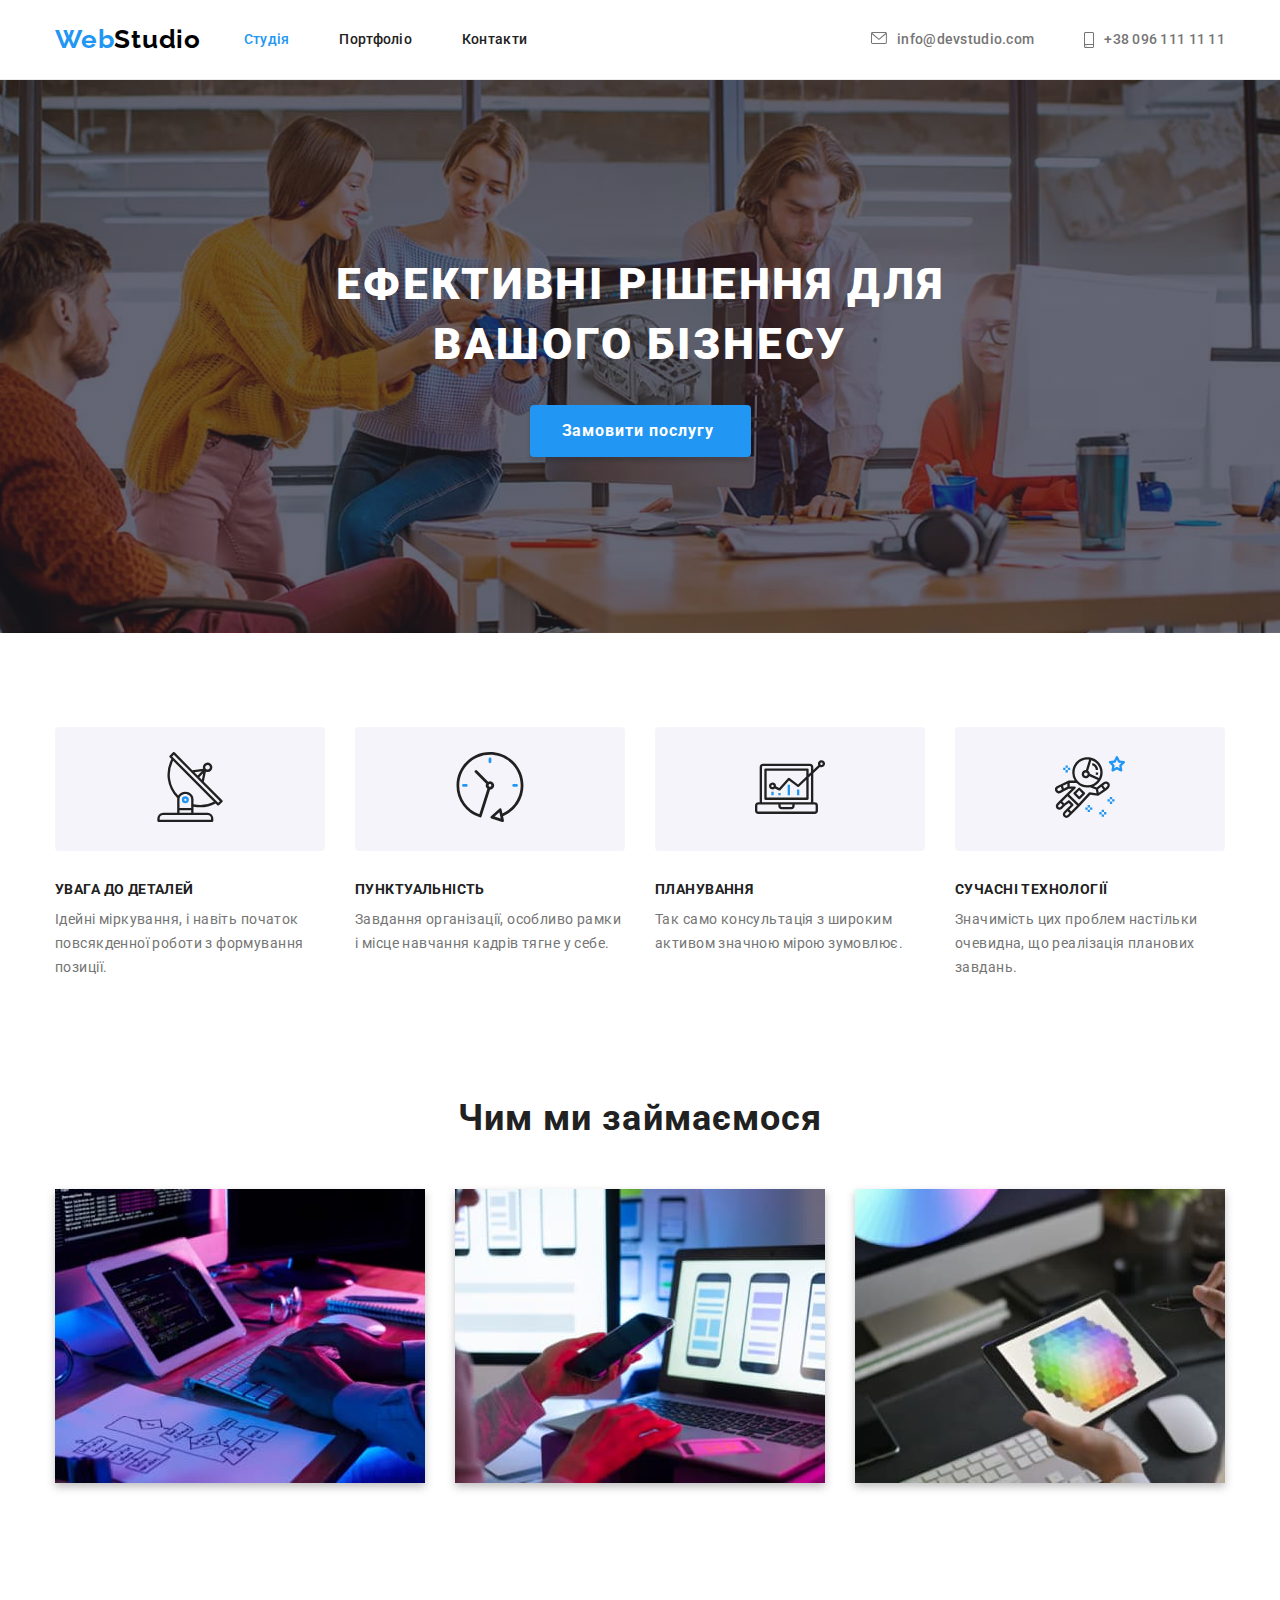
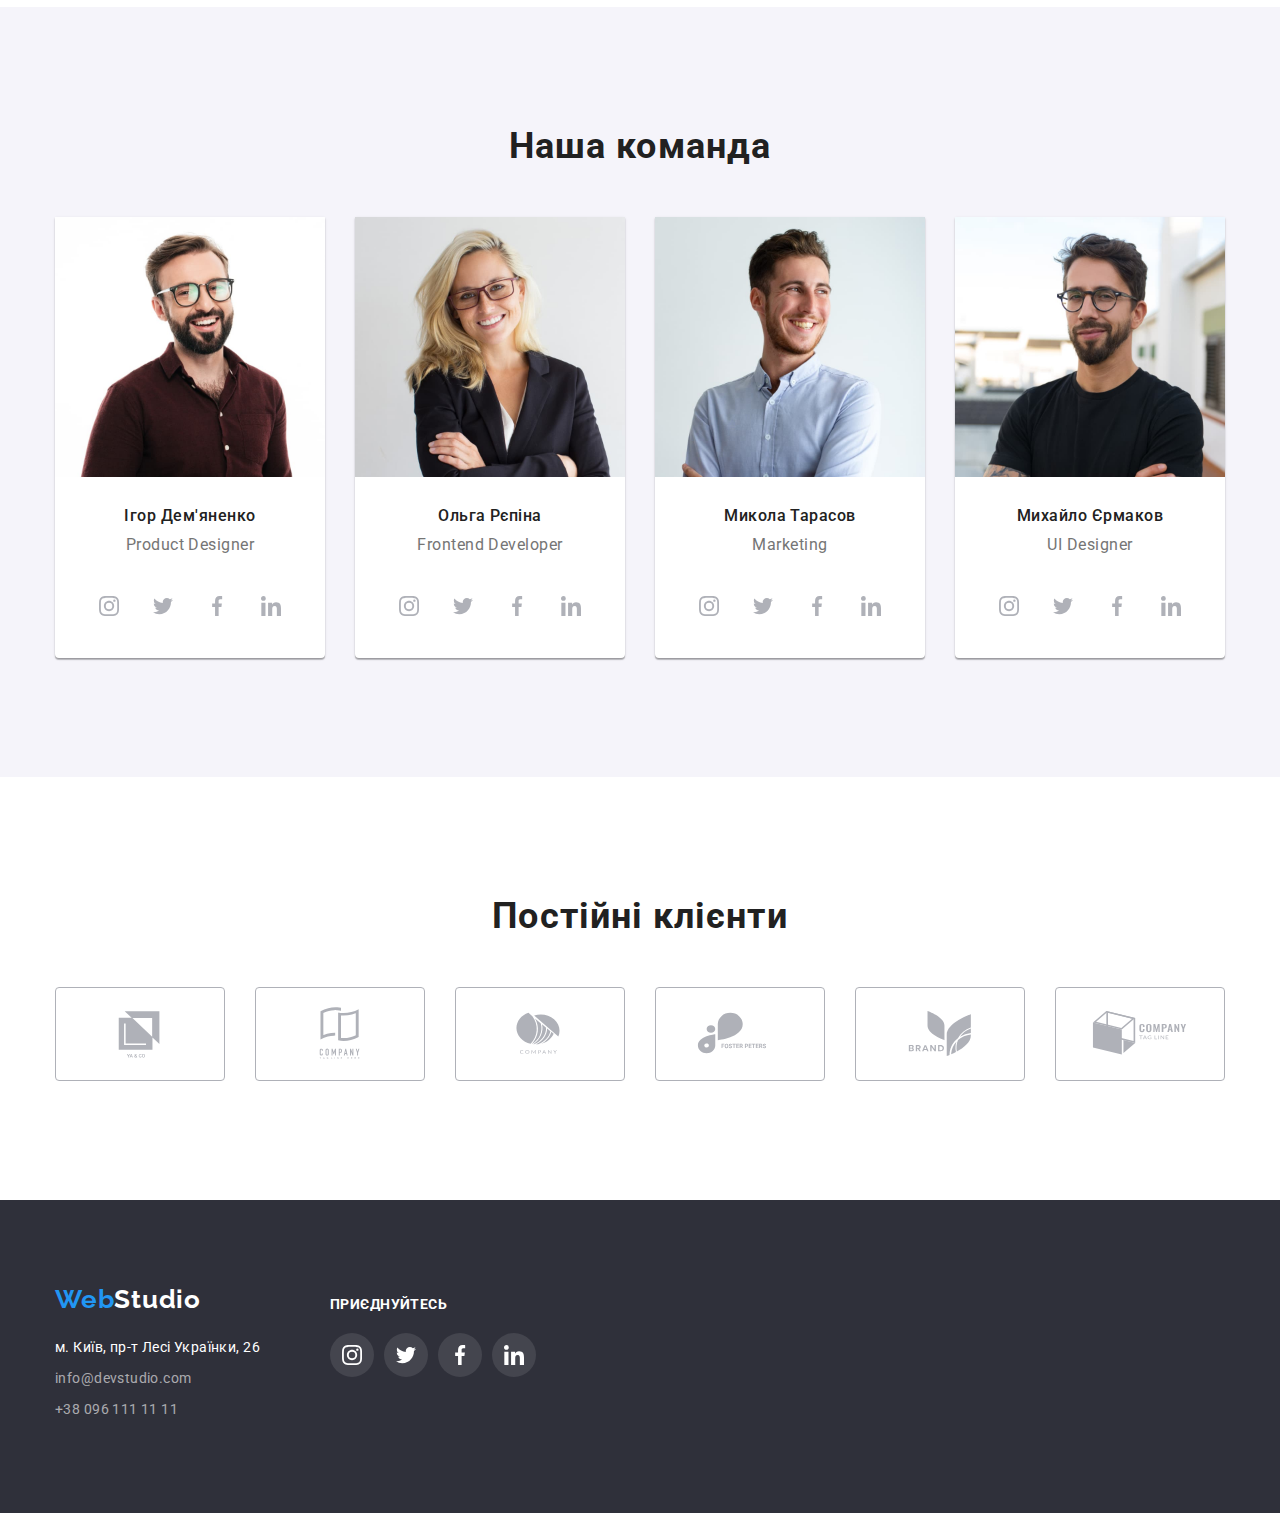
==== index.html @ 69c03ff9 "Initial commit" ====
<!DOCTYPE html>
<html lang="uk">
<head>
    <meta charset="UTF-8">
    <meta http-equiv="X-UA-Compatible" content="IE=edge">
    <meta name="viewport" content="width=device-width, initial-scale=1.0">
    <title>Document</title>
    <link rel="stylesheet" href="https://cdnjs.cloudflare.com/ajax/libs/modern-normalize/1.1.0/modern-normalize.min.css">
    <link rel="stylesheet" href="./css/styles.css">
    <link href="https://fonts.googleapis.com/css2?family=Raleway:wght@700&family=Roboto:wght@400;500;700;900&display=swap"
    rel="stylesheet">
    

    </head>
<body>
    <header>
        <div class="container">
            <div>
                <a class="logo" href="#"><span class="logo-blue">Web</span><span>Studio</span></a>
            </div>
            <div class="nav-container">
                <nav>
                    <ul class="nav">
                        <li class="nav-active"><a href="#">Студія</a></li>
                        <li><a href="./portfolio.html">Портфоліо</a></li>
                        <li><a href="#">Контакти</a></li>
                    </ul>
                </nav>
            </div>            
            <div class="add-container">
                <ul class="head-address">
                    <li><a href="malito:info@devstudio.com">
                        <svg class="" width="16" height="12">
                        <use href="./images/icons.svg#icon-envelope"></use> 
                        </svg>
                        info@devstudio.com</a></li>
                    <li><a href="tel:380961111111">
                        <svg class="" width="10" height="16">
                            <use href="./images/icons.svg#icon-smartphone"></use>
                        </svg>
                        +38 096 111 11 11</a></li>
                </ul>
            </div>        
        </div>
    </header>
    <main>        
        <section class="section s1">
            <div class="container">
                <h1>Ефективні рішення для вашого бізнесу</h1>
                <button type="button">Замовити послугу</button>
            </div>
        </section class="section">
        <div class="container s2">

            <ul>
                <li>
                    <div class="svg-box">
                        <svg class="" width="70" height="70">
                        <use href="./images/icons.svg#icon-antenna"></use> 
                        </svg>
                    </div>
                    <h3>УВАГА ДО ДЕТАЛЕЙ</h3>
                    <p>Ідейні міркування, і навіть початок повсякденної роботи з формування позиції.</p>
                </li>
                <li>
                    <div class="svg-box">
                        <svg class="" width="70" height="70">
                        <use href="./images/icons.svg#icon-clock"></use> 
                        </svg>
                    </div>
                    <h3>ПУНКТУАЛЬНІСТЬ</h3>
                    <p>Завдання організації, особливо рамки і місце навчання кадрів тягне у себе.</p>
                </li>
                <li>
                    <div class="svg-box">
                        <svg class="" width="70" height="70">
                        <use href="./images/icons.svg#icon-diagram"></use> 
                        </svg>
                    </div>
                    <h3>ПЛАНУВАННЯ</h3>
                    <p>Так само консультація з широким активом значною мірою зумовлює.</p>
                </li>
                <li>
                    <div class="svg-box">
                        <svg class="" width="70" height="70">
                        <use href="./images/icons.svg#icon-astronaut"></use> 
                        </svg>
                    </div>
                    <h3>СУЧАСНІ ТЕХНОЛОГІЇ</h3>
                    <p>Значимість цих проблем настільки очевидна, що реалізація планових завдань.</p>
                </li>
            </ul>
        </div>
        <section class="section">
            <div class="container s3">
                <h2>Чим ми займаємося</h2>
                <ul>
                    <li><img src="./images/portfolio1.jpg" alt="Портфоліо1" width="370"></li>
                    <li><img src="./images/portfolio2.jpg" alt="Портфоліо2" width="370"></li>
                    <li><img src="./images/portfolio3.jpg" alt="Портфоліо3" width="370"></li>
                </ul>
            </div>
        </section>
        <section class="section s4">
            <div class="container">
                <h2>Наша команда</h2>            
                <ul class="our-team">
                    <li>
                        <img src="./images/igor.jpg" alt="Ігор Дем'яненко - Product Designer" width="270">
                        <p class="name">Ігор Дем'яненко</p>
                        <p class="job-title">Product Designer</p>
                            <ul class="social-svg">
                                <li>
                                    <svg class="" width="20" height="20">
                                    <use href="./images/icons.svg#icon-instagram"></use> 
                                    </svg>
                                </li>
                                <li>
                                    <svg class="" width="20" height="20">
                                        <use href="./images/icons.svg#icon-twitter"></use>
                                    </svg>
                                </li>
                                <li>
                                    <svg class="" width="20" height="20">
                                        <use href="./images/icons.svg#icon-facebook"></use>
                                    </svg>
                                </li>
                                <li>
                                    <svg class="" width="20" height="20">
                                        <use href="./images/icons.svg#icon-linkedin"></use>
                                    </svg>
                                </li>
                            </ul>                        
                    </li>
                    <li>
                        <img src="./images/olga.jpg" alt="Ольга Рєпіна - Frontend Developer" width="270">
                        <p class="name">Ольга Рєпіна</p>
                        <p class="job-title">Frontend Developer</p>
                        <ul class="social-svg">
                            <li>
                                <svg class="" width="20" height="20">
                                    <use href="./images/icons.svg#icon-instagram"></use>
                                </svg>
                            </li>
                            <li>
                                <svg class="" width="20" height="20">
                                    <use href="./images/icons.svg#icon-twitter"></use>
                                </svg>
                            </li>
                            <li>
                                <svg class="" width="20" height="20">
                                    <use href="./images/icons.svg#icon-facebook"></use>
                                </svg>
                            </li>
                            <li>
                                <svg class="" width="20" height="20">
                                    <use href="./images/icons.svg#icon-linkedin"></use>
                                </svg>
                            </li>
                        </ul>
                    </li>
                    <li>
                        <img src="./images/mikola.jpg" alt="Микола Тарасов - Marketing" width="270">
                        <p class="name">Микола Тарасов</p>
                        <p class="job-title">Marketing</p>
                        <ul class="social-svg">
                            <li>
                                <svg class="" width="20" height="20">
                                    <use href="./images/icons.svg#icon-instagram"></use>
                                </svg>
                            </li>
                            <li>
                                <svg class="" width="20" height="20">
                                    <use href="./images/icons.svg#icon-twitter"></use>
                                </svg>
                            </li>
                            <li>
                                <svg class="" width="20" height="20">
                                    <use href="./images/icons.svg#icon-facebook"></use>
                                </svg>
                            </li>
                            <li>
                                <svg class="" width="20" height="20">
                                    <use href="./images/icons.svg#icon-linkedin"></use>
                                </svg>
                            </li>
                        </ul>
                    </li>
                    <li>
                        <img src="./images/mihail.jpg" alt="Михайло Єрмаков - UI Designer" width="270">
                        <p class="name">Михайло Єрмаков</p>
                        <p class="job-title">UI Designer</p>
                        <ul class="social-svg">
                            <li>
                                <svg class="" width="20" height="20">
                                    <use href="./images/icons.svg#icon-instagram"></use>
                                </svg>
                            </li>
                            <li>
                                <svg class="" width="20" height="20">
                                    <use href="./images/icons.svg#icon-twitter"></use>
                                </svg>
                            </li>
                            <li>
                                <svg class="" width="20" height="20">
                                    <use href="./images/icons.svg#icon-facebook"></use>
                                </svg>
                            </li>
                            <li>
                                <svg class="" width="20" height="20">
                                    <use href="./images/icons.svg#icon-linkedin"></use>
                                </svg>
                            </li>
                        </ul>
                    </li>
                </ul>
            </div>
        </section>
        <section class="section s5">
            <div class="container">
               <h2>Постійні клієнти</h2>
               <ul class="clients">
                <li>
                    <a href="" class="clients-link">
                        <svg class="" width="106" height="60">
                        <use href="./images/icons.svg#icon-company-1"></use> 
                        </svg>
                    </a>
                </li>
                <li>
                    <a href="" class="clients-link">
                        <svg class="" width="106" height="60">
                            <use href="./images/icons.svg#icon-company-2"></use>
                        </svg>
                    </a>
                </li>
                <li>
                    <a href="" class="clients-link">
                        <svg class="" width="106" height="60">
                            <use href="./images/icons.svg#icon-company-3"></use>
                        </svg>
                    </a>
                </li>
                <li>
                    <a href="" class="clients-link">
                        <svg class="" width="106" height="60">
                            <use href="./images/icons.svg#icon-company-4"></use>
                        </svg>
                    </a>
                </li>
                <li>
                    <a href="" class="clients-link">
                        <svg class="" width="106" height="60">
                            <use href="./images/icons.svg#icon-company-5"></use>
                        </svg>
                    </a>
                </li>
                <li>
                    <a href="" class="clients-link">
                        <svg class="" width="106" height="60">
                            <use href="./images/icons.svg#icon-company-6"></use>
                        </svg>
                    </a>
                </li>
               </ul>
            </div>
        </section>
    </main>
    <footer>
        <div class="footer container">
            <div class="footer-addres-box">
                <a class="logo" href="#"><span class="logo-blue">Web</span><span class="logo-white">Studio</span></a>
                <address>
                    <p class="footer-address">м. Київ, пр-т Лесі Українки, 26</p>
                    <ul class="footer-contacts">
                        <li><a href="malito:info@devstudio.com">info@devstudio.com</a></li>
                        <li><a href="tel:380961111111">+38 096 111 11 11</a></li>
                    </ul>
                </address>
            </div>
            <div class="footer-social-box">
                <h3>приєднуйтесь</h3>
                <ul class="footer-social-svg">
                    <li>
                        <svg class="" width="20" height="20">
                            <use href="./images/icons.svg#icon-instagram"></use>
                        </svg>
                    </li>
                    <li>
                        <svg class="" width="20" height="20">
                            <use href="./images/icons.svg#icon-twitter"></use>
                        </svg>
                    </li>
                    <li>
                        <svg class="" width="20" height="20">
                            <use href="./images/icons.svg#icon-facebook"></use>
                        </svg>
                    </li>
                    <li>
                        <svg class="" width="20" height="20">
                            <use href="./images/icons.svg#icon-linkedin"></use>
                        </svg>
                    </li>
                </ul>
            </div>
        </div>
    </footer>
</body>
</html>
---- css/styles.css ----
body {
    font-family: 'Roboto', 'Raleway', sans-serif;
    font-style: normal;
    width: 100%;
    background-color: #fff;
}



/* header */

header {
    background-color: #fff;
    border-bottom: 1px solid #ECECEC;
    height: 80px;    
}

.container {
    display: flex;
    flex-wrap: nowrap;    
    width: 1200px;
    margin: auto;
    padding: 24px 15px 25px;
}

.logo {   
    font-family: 'Raleway';
    font-weight: 700;
    font-size: 26px;
    line-height: 1.2;
    letter-spacing: 0.03em;
    color: #000000;
    text-decoration: none;
}

.logo-blue {
    color: #2196F3;
}

.nav-container {
    margin: 0 344px 0 auto;
    display: flex;
    align-items: center;
}

.nav {
    padding: 0;
    margin: 0;
    display: flex;
    flex-wrap: wrap;
}

.nav .nav-active a {
    color: #2196F3;
}

.nav li,
.head-address li {
    list-style: none;
}

.nav li:nth-child(2) {
    margin: 0 50px;
}

.nav a {
    font-weight: 500;
    font-size: 14px;
    line-height:1.14;
    letter-spacing: 0.02em;
    color: #212121;
    text-decoration: none;
}

.nav a:focus,
.nav a:hover,
.head-address a:focus,
.head-address a:hover,
.footer-contacts li a:focus,
.footer-contacts li a:hover,
address p:focus,
address p:hover {
    color: #2196F3;
    cursor: pointer;    
} 

.head-address a:focus svg,
.head-address a:hover svg {
    fill: #2196F3;
}

.add-container {
    display: flex;
    align-items: center;
}

.head-address {
    padding: 0;
    display: flex;
    flex-wrap: wrap;
    margin: 0;
}

.head-address li:nth-child(1) {
    margin-right: 50px;
}

.head-address a {
    display: flex;
    flex-wrap: wrap;
    font-weight: 500;
    font-size: 14px;
    line-height: 1.14;
    letter-spacing: 0.02em;
    color: #757575;
    text-decoration: none;
}

.head-address a svg {
    margin-right: 10px;
    fill: #757575;
}

/* main */

.s1 {
    max-width: 1600px;
    margin-left: auto;
    margin-right: auto;
    background-color: #C4C4C4;    
    background-image: linear-gradient(rgba(47, 48, 58, 0.4), rgba(47, 48, 58, 0.4)), url(../images/bg.jpg);
    background-size: cover;
    background-repeat: no-repeat;
    background-position: center;   
    padding: 151px 0;
}

.s1 .container {
    flex-direction: column;
}

.s1 h1 {
    width: 696px;    
    margin: 0 auto 30px auto;
    font-weight: 900;
    font-size: 44px;
    line-height: 1.36;
    text-align: center;
    letter-spacing: 0.06em;
    text-transform: uppercase;
    color: #FFFFFF;
}

.s1 button {
    margin: 0 auto;
    width: 221px;
    height: 52px;
    padding: 10px 32px;
    font-weight: 700;
    font-size: 16px;
    line-height: 1.875;
    display: flex;
    align-items: center;
    text-align: center;
    letter-spacing: 0.06em;
    color: #FFFFFF;
    background: #2196F3;
    box-shadow: 0px 4px 4px rgba(0, 0, 0, 0.15);
    border-radius: 4px;
    border: 0;
    cursor: pointer;
}

.s2 {    
    padding: 94px 15px 0;
    display: flex;
    flex-wrap: wrap;
}

.svg-box {
    background: #F5F4FA;
    border-radius: 4px;
    padding: 25px 100px;
    margin-bottom: 30px;
}

.s2 ul {
    padding: 0;
    margin: 0;
    display: flex;
    flex-wrap: wrap;

}

.s2 ul li {
    width: 270px;
    vertical-align: top;
    list-style: none;
}

.s2 ul li:not(:last-child) {
    margin-right: 30px;
}

.s2 h3 {
    font-weight: 700;
    font-size: 14px;
    line-height: 16px;
    letter-spacing: 0.03em;
    text-transform: uppercase;
    color: #212121;
    margin: 0;
}

.s2 p {
    font-weight: 400;
    font-size: 14px;
    line-height: 1.72;
    letter-spacing: 0.03em;
    color: #757575;
    margin: 10px 0 0 0;
}

.s3 {
    width: 1200px;
    margin: 94px auto;
    display: flex;
    flex-wrap: wrap;
}

.s3 h2 {
    text-align: center;
    margin: 0 0 50px 0;
    width: 100%;
    font-weight: 700;
    font-size: 36px;
    line-height: 1.17;
    text-align: center;
    letter-spacing: 0.03em;
    color: #212121;
}

.s3 ul {
    padding: 0;
    margin: 0;
    display: flex;
    flex-wrap: wrap;
}

.s3 ul li {
    width: 370px;
    vertical-align: top;
    list-style: none;
}

.s3 ul li:not(:last-child) {
    margin-right: 30px;
}

.s3 ul li img {
    filter: drop-shadow(0px 4px 4px rgba(0, 0, 0, 0.25));
}

.s4 {
    background: #F5F4FA;    
    width: 100%;
    padding: 94px 0;
}

.s4 .container {
    flex-direction: column;
}

.s4 h2 {
    text-align: center;
    margin: 0 0 50px 0;
    font-weight: 700;
    font-size: 36px;
    line-height: 1.17;
    text-align: center;
    letter-spacing: 0.03em;
    color: #212121;
}

.our-team {
    padding: 0;
    margin: 0;
    display: flex;
    flex-wrap: wrap;
}

.our-team li {
    width: 270px;
    vertical-align: top;
    list-style: none;
    background: #FFFFFF;
    box-shadow: 0px 1px 3px rgba(0, 0, 0, 0.12), 0px 1px 1px rgba(0, 0, 0, 0.14), 0px 2px 1px rgba(0, 0, 0, 0.2);
    border-radius: 0px 0px 4px 4px;
}

.our-team li:not(:last-child) {
    margin-right: 30px;
}

.our-team li img:hover {
    filter: drop-shadow(0px 4px 4px rgba(0, 0, 0, 0.25));
    border-radius: 0px;
}

.name {
    font-weight: 500;
    font-size: 16px;
    line-height: 1.19;
    text-align: center;
    letter-spacing: 0.03em;
    color: #212121;
    margin: 25px 0 0 0;
}

.job-title {
    font-weight: 400;
    font-size: 16px;
    line-height: 1.19;
    text-align: center;
    letter-spacing: 0.03em;
    color: #757575;
    margin: 10px 0 30px 0;
}

.social-svg {
    padding: 0 32px 30px 32px;
    display: flex;
    flex-wrap: wrap;
}

.social-svg li {
    display: flex;
    padding: 12px;
    width: 44px;
    border-radius: 0;
    box-shadow: none;
}

.social-svg li:not(:last-child) {
    margin-right: 10px;
}

.social-svg svg {
    fill: #AFB1B8;    
}

.social-svg li:focus,
.social-svg li:hover {
    background-color: #2196F3;
    border: 0;
    border-radius: 50%;
}

.social-svg li:focus svg,
.social-svg li:hover svg {
    fill:#FFFFFF;
}

/* Clients */

.s5 {
    padding: 94px 0;
}

.s5 .container {
    flex-direction: column;
}

.s5 h2 {
    text-align: center;
    margin: 0 0 50px 0;
    font-weight: 700;
    font-size: 36px;
    line-height: 1.17;
    text-align: center;
    letter-spacing: 0.03em;
    color: #212121;
}

.s5 ul {
    padding: 0;
    margin: 0;
    display: flex;
    flex-wrap: wrap;
}

.s5 ul li {
    width: 170px;
    list-style: none;
}

.s5 ul li:not(:last-child) {
    margin-right: 30px;
}

.clients-link {
    border: 1px solid #AFB1B8;
    border-radius: 4px;
    fill: #AFB1B8;
    display: flex;
    flex-wrap: wrap;
    align-items: center;
    justify-content: center;
    padding: 16px 0;
}

.clients-link:focus,
.clients-link:hover {
    border: 1px solid #2196F3;
    fill: #2196F3;
    border-radius: 4px;
}

/* Portfolio */
.pf-container {
    width: 1200px;
    margin: 94px auto;
    padding: 0 15px;
}

.pf-container ul li {
    list-style: none;
}

.pf-nav {
    width: 576px;
    margin: 0 auto 50px auto;
    padding: 0;
    display: flex;
    flex-wrap: wrap;
}

/*.pf-nav .active {
    padding: 6px 25px;
    background-color: #2196F3;
    box-shadow: 0px 3px 1px rgba(0, 0, 0, 0.1), 0px 1px 2px rgba(0, 0, 0, 0.08), 0px 2px 2px rgba(0, 0, 0, 0.12);
    border-radius: 4px;
    color: #fff;
}*/

.pf-nav button:hover,
.pf-nav button:focus {
    padding: 6px 25px;
    background-color: #2196F3;
    box-shadow: 0px 3px 1px rgba(0, 0, 0, 0.1), 0px 1px 2px rgba(0, 0, 0, 0.08), 0px 2px 2px rgba(0, 0, 0, 0.12);
    border-radius: 4px;
    color: #fff;
}

.pf-nav button {
    padding: 6px 22px;
    background: #F5F4FA;
    border-radius: 4px;
    border: none;
    font-weight: 500;
    font-size: 16px;
    line-height: 1.625;
    text-align: center;
    letter-spacing: 0.03em;
    color: #212121;
    cursor: pointer;
}

.pf-nav li:not(:last-child) {
    margin-right: 8px;
}

.pf-work {
    display: flex;
    flex-wrap: wrap;
    padding: 0px;
}

.pf-work li {    
    display: flex;
    flex-direction: column;
}

.pf-work li:not(:nth-child(-n+3)) {
    margin-top: 30px;
}

.pf-work li:not(:nth-child(3n+3)) {
    margin-right: 30px;
}

.work-title {
    border: 1px solid #EEEEEE;
    border-top: 0;
    padding: 20px 0 20px 24px;
}

.pf-work h2 {
    font-style: normal;
    font-weight: 700;
    font-size: 18px;
    line-height: 2;
    letter-spacing: 0.06em;
    color: #212121;
    text-align: left;
    margin: 0;
    
}

.pf-work p {
    margin: 4px 0 0 0;
    font-style: normal;
    font-weight: 400;
    font-size: 16px;
    line-height: 1.875;
    letter-spacing: 0.03em;
    color: #757575;
}

footer {
    background-color: #2F303A;
    padding: 60px 0;
}

/*.footer.container {
    flex-direction: column;
}*/

.logo-white {
    color: #fff;
}

.footer-address {
    font-style: normal;
    font-weight: 400;
    font-size: 14px;
    line-height: 1.71;
    letter-spacing: 0.03em;
    color: #FFFFFF;
    margin: 20px 0 0 0 ;
}

.footer-contacts {
    padding: 0;
    margin: 0;
}

.footer-contacts li {
    list-style: none;
    margin:  7px 0;
}

.footer-contacts li a {
    font-style: normal;
    font-weight: 400;
    font-size: 14px;
    line-height: 1.71;
    letter-spacing: 0.03em;
    color: rgba(255, 255, 255, 0.6);
    text-decoration: none;
}

.footer-social-box {
    margin-left: 70px;
}

.footer-social-box h3 {
    font-weight: 700;
    font-size: 14px;
    line-height: 1.21;
    letter-spacing: 0.03em;
    text-transform: uppercase;
    color: #FFFFFF;
    margin: 12px 0 20px 0;
}

.footer-social-svg {
    margin: 0;
    padding: 0;
    display: flex;
    flex-wrap: wrap;
}

.footer-social-svg li {
    display: flex;
    padding: 12px;
    width: 44px;
    list-style: none;
    background: rgba(255, 255, 255, 0.1);
    border: 0;
    border-radius: 50%;
}

.footer-social-svg li:not(:last-child) {
    margin-right: 10px;
}

.footer-social-svg svg {
    fill: #FFFFFF;
}

.footer-social-svg li:focus,
.footer-social-svg li:hover {
    background-color: #2196F3;
    border: 0;
    border-radius: 50%;
}

.footer-social-svg li:focus svg,
.footer-social-svg li:hover svg {
    fill: #FFFFFF;
}
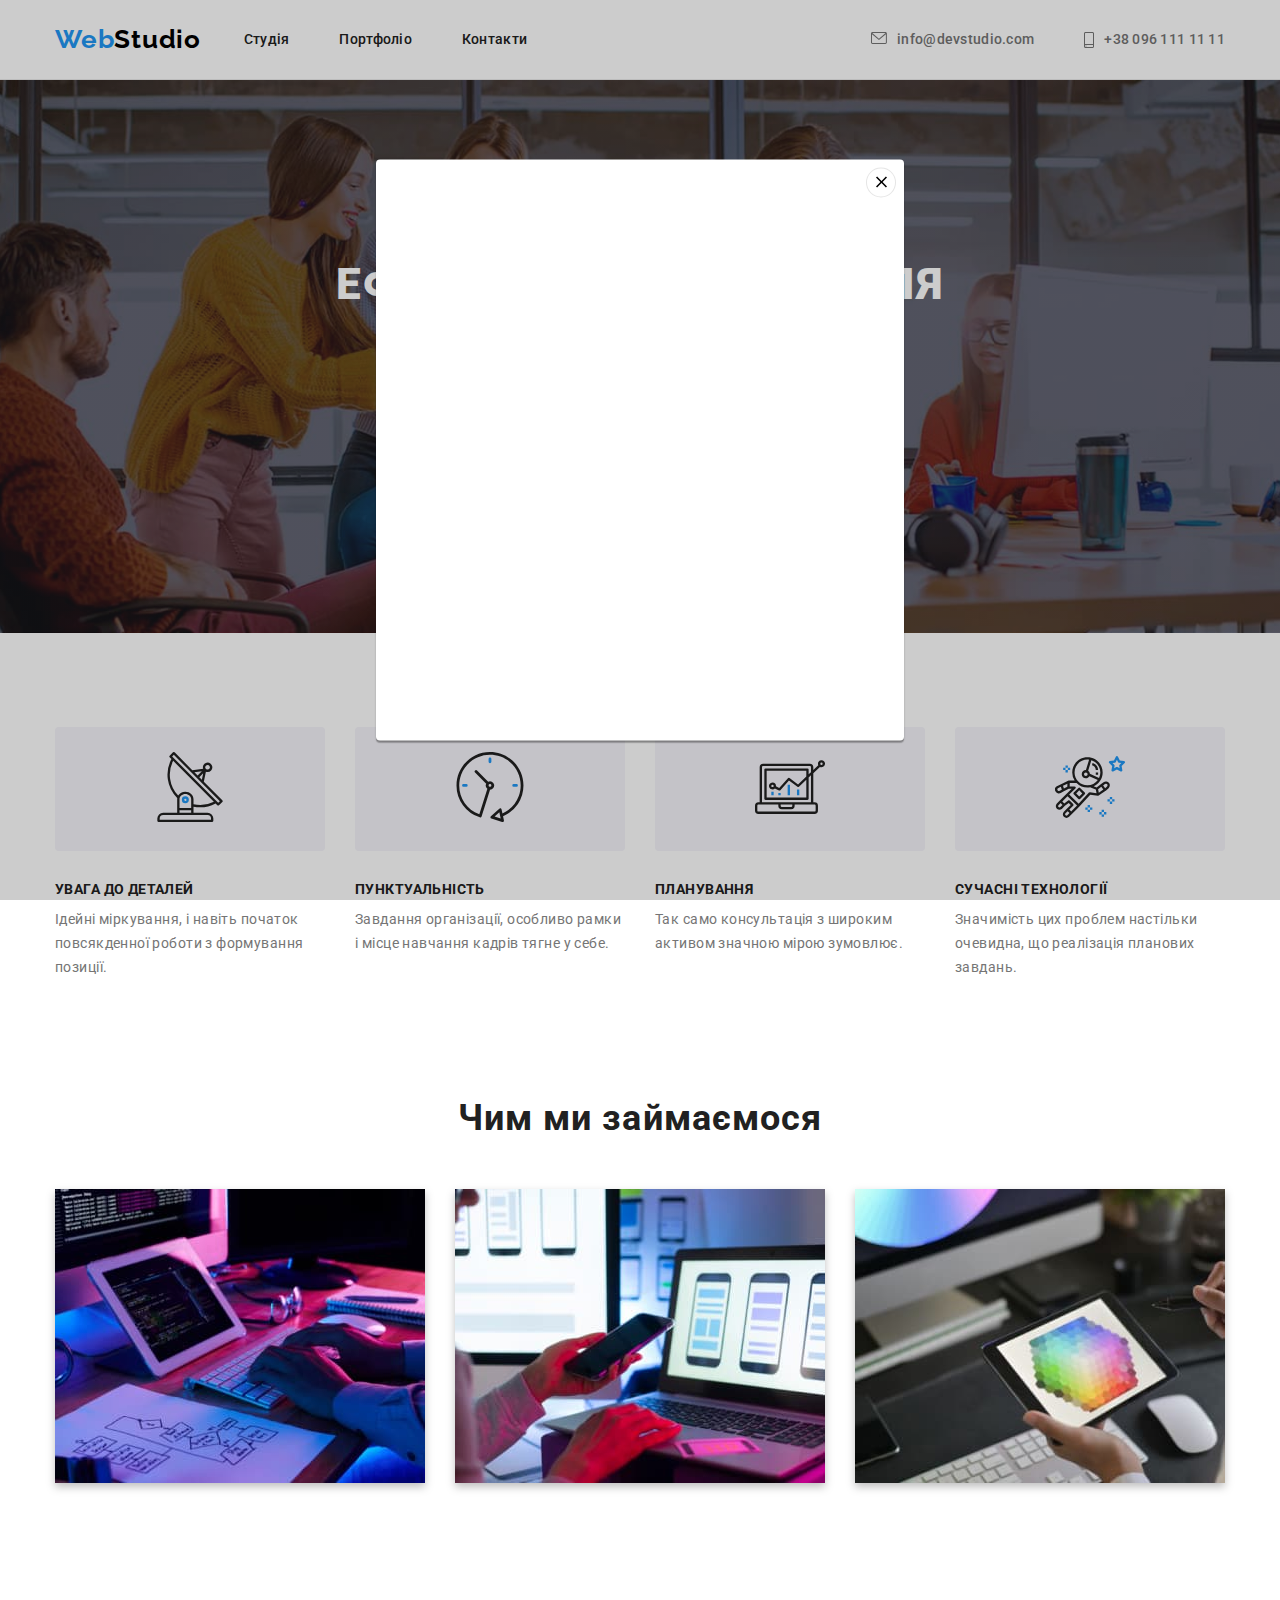
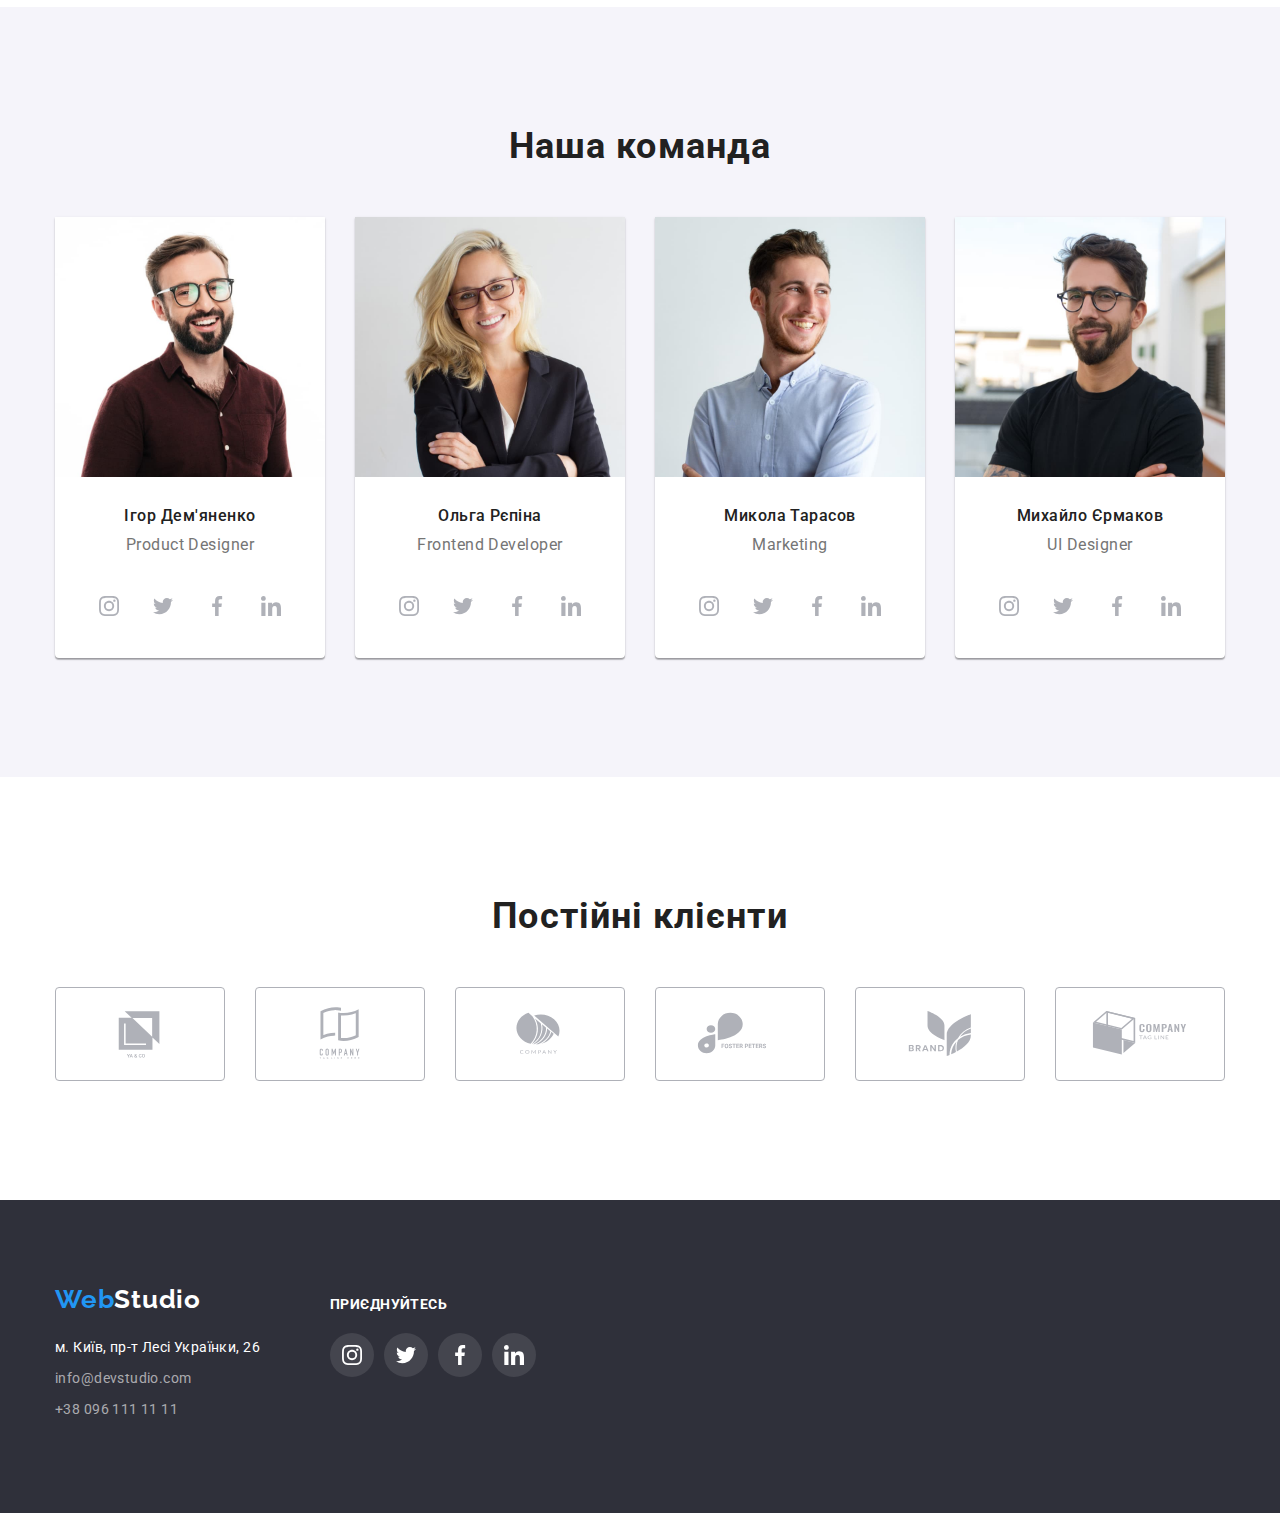
==== commit 62dc4564: "Final" ====
--- a/index.html
+++ b/index.html
@@ -22,9 +22,9 @@
             <div class="nav-container">
                 <nav>
                     <ul class="nav">
-                        <li class="nav-active"><a href="#">Студія</a></li>
-                        <li><a href="./portfolio.html">Портфоліо</a></li>
-                        <li><a href="#">Контакти</a></li>
+                        <li><a class="nav-link" href="#">Студія</a></li>
+                        <li><a class="nav-link" href="./portfolio.html">Портфоліо</a></li>
+                        <li><a class="nav-link" href="#">Контакти</a></li>
                     </ul>
                 </nav>
             </div>            
@@ -48,7 +48,7 @@
         <section class="section s1">
             <div class="container">
                 <h1>Ефективні рішення для вашого бізнесу</h1>
-                <button type="button">Замовити послугу</button>
+                <button type="button" data-modal-open>Замовити послугу</button>
             </div>
         </section class="section">
         <div class="container s2">
@@ -306,5 +306,19 @@
             </div>
         </div>
     </footer>
+
+    <!-- Modal window-->
+    
+    <div class="backdrop" data-modal>
+        <div class="modal">
+            <button class="modal-btn" type="button" data-modal-close>
+                <svg class="icon-close" width="18" height="18">
+                    <use href="./images/icons.svg#icon-close"></use>
+                </svg>
+            </button>
+        </div>
+    </div>
+
+<script src="./js/modal.js"></script>
 </body>
 </html>--- a/css/styles.css
+++ b/css/styles.css
@@ -50,8 +50,25 @@
     flex-wrap: wrap;
 }
 
-.nav .nav-active a {
+.nav .nav-active {
     color: #2196F3;
+}
+
+.nav-link {
+    position: relative;
+}
+
+.nav-link.nav-active.nav-hover::after,
+.nav-link:hover:after {
+    content: '';
+    position: absolute;
+    display: block;
+    width: 100%;
+    height: 4px;
+    bottom: -32px;
+    left: 0;
+    background: #2196F3;
+    border-radius: 2px;
 }
 
 .nav li,
@@ -70,6 +87,7 @@
     letter-spacing: 0.02em;
     color: #212121;
     text-decoration: none;
+    transition: color 250ms cubic-bezier(0.4, 0, 0.2, 1);
 }
 
 .nav a:focus,
@@ -84,6 +102,10 @@
     cursor: pointer;    
 } 
 
+.head-address a svg {
+    transition: color 250ms cubic-bezier(0.4, 0, 0.2, 1);
+}
+
 .head-address a:focus svg,
 .head-address a:hover svg {
     fill: #2196F3;
@@ -114,6 +136,7 @@
     letter-spacing: 0.02em;
     color: #757575;
     text-decoration: none;
+    transition: color 250ms cubic-bezier(0.4, 0, 0.2, 1);
 }
 
 .head-address a svg {
@@ -303,8 +326,7 @@
 }
 
 .our-team li img:hover {
-    filter: drop-shadow(0px 4px 4px rgba(0, 0, 0, 0.25));
-    border-radius: 0px;
+    filter: drop-shadow(0px 4px 4px rgba(0, 0, 0, 0.25));    
 }
 
 .name {
@@ -339,6 +361,10 @@
     width: 44px;
     border-radius: 0;
     box-shadow: none;
+    transition:  
+        background-color 250ms cubic-bezier(0.4, 0, 0.2, 1),
+        border 250ms cubic-bezier(0.4, 0, 0.2, 1),
+        border-radius 250ms cubic-bezier(0.4, 0, 0.2, 1);
 }
 
 .social-svg li:not(:last-child) {
@@ -346,7 +372,8 @@
 }
 
 .social-svg svg {
-    fill: #AFB1B8;    
+    fill: #AFB1B8;
+    transition: fill 250ms cubic-bezier(0.4, 0, 0.2, 1);    
 }
 
 .social-svg li:focus,
@@ -407,6 +434,10 @@
     align-items: center;
     justify-content: center;
     padding: 16px 0;
+    transition: 
+        border 250ms cubic-bezier(0.4, 0, 0.2, 1),
+        fill 250ms cubic-bezier(0.4, 0, 0.2, 1),
+        border-radius 250ms cubic-bezier(0.4, 0, 0.2, 1);
 }
 
 .clients-link:focus,
@@ -442,15 +473,6 @@
     border-radius: 4px;
     color: #fff;
 }*/
-
-.pf-nav button:hover,
-.pf-nav button:focus {
-    padding: 6px 25px;
-    background-color: #2196F3;
-    box-shadow: 0px 3px 1px rgba(0, 0, 0, 0.1), 0px 1px 2px rgba(0, 0, 0, 0.08), 0px 2px 2px rgba(0, 0, 0, 0.12);
-    border-radius: 4px;
-    color: #fff;
-}
 
 .pf-nav button {
     padding: 6px 22px;
@@ -464,6 +486,21 @@
     letter-spacing: 0.03em;
     color: #212121;
     cursor: pointer;
+    transition: 
+        color 250ms cubic-bezier(0.4, 0, 0.2, 1),
+        padding 250ms cubic-bezier(0.4, 0, 0.2, 1),
+        background-color 250ms cubic-bezier(0.4, 0, 0.2, 1),
+        box-shadow 250ms cubic-bezier(0.4, 0, 0.2, 1),
+        border-radius 250ms cubic-bezier(0.4, 0, 0.2, 1);
+}
+
+.pf-nav button:hover,
+.pf-nav button:focus {
+    padding: 6px 25px;
+    background-color: #2196F3;
+    box-shadow: 0px 3px 1px rgba(0, 0, 0, 0.1), 0px 1px 2px rgba(0, 0, 0, 0.08), 0px 2px 2px rgba(0, 0, 0, 0.12);
+    border-radius: 4px;
+    color: #fff;
 }
 
 .pf-nav li:not(:last-child) {
@@ -478,7 +515,7 @@
 
 .pf-work li {    
     display: flex;
-    flex-direction: column;
+    flex-direction: column;    
 }
 
 .pf-work li:not(:nth-child(-n+3)) {
@@ -487,6 +524,36 @@
 
 .pf-work li:not(:nth-child(3n+3)) {
     margin-right: 30px;
+}
+
+.overlay-box {
+    display: flex;
+    position: relative;
+    overflow: hidden;
+}
+
+.overlay {
+    position: absolute;
+    left:0;    
+    transform: translateY(calc(100%));
+    background: rgba(33, 150, 243, 0.9);
+    padding: 63px 24px;
+    width: 100%;
+    height: 294px;    
+    transition:
+            transform 250ms cubic-bezier(0.4, 0, 0.2, 1);           
+}
+
+.overlay-text {
+    font-weight: 400;
+    font-size: 18px;
+    line-height: 28px;
+    letter-spacing: 0.03em;
+    color: #FFFFFF;
+}
+
+.pf-work li:hover .overlay {
+    transform: translateY(0);    
 }
 
 .work-title {
@@ -507,7 +574,7 @@
     
 }
 
-.pf-work p {
+.work-text {
     margin: 4px 0 0 0;
     font-style: normal;
     font-weight: 400;
@@ -540,6 +607,10 @@
     margin: 20px 0 0 0 ;
 }
 
+.footer-address p {
+    transition: color 250ms cubic-bezier(0.4, 0, 0.2, 1);
+}
+
 .footer-contacts {
     padding: 0;
     margin: 0;
@@ -558,6 +629,7 @@
     letter-spacing: 0.03em;
     color: rgba(255, 255, 255, 0.6);
     text-decoration: none;
+    transition: color 250ms cubic-bezier(0.4, 0, 0.2, 1);
 }
 
 .footer-social-box {
@@ -589,6 +661,7 @@
     background: rgba(255, 255, 255, 0.1);
     border: 0;
     border-radius: 50%;
+    transition: background-color 250ms cubic-bezier(0.4, 0, 0.2, 1), ;
 }
 
 .footer-social-svg li:not(:last-child) {
@@ -597,16 +670,70 @@
 
 .footer-social-svg svg {
     fill: #FFFFFF;
+    transition: fill 250ms cubic-bezier(0.4, 0, 0.2, 1);
 }
 
 .footer-social-svg li:focus,
 .footer-social-svg li:hover {
-    background-color: #2196F3;
-    border: 0;
-    border-radius: 50%;
+    background-color: #2196F3;    
 }
 
 .footer-social-svg li:focus svg,
 .footer-social-svg li:hover svg {
     fill: #FFFFFF;
+}
+
+/* Modal window */
+
+.backdrop {
+    position: fixed;
+    top: 0;
+    z-index: 100;
+    width: 100%;
+    height: 100%;
+    background-color: rgba(0, 0, 0, 0.2);
+    opacity: 1;
+    visibility: visible;
+    pointer-events: initial;
+    transition: 
+        opacity 250ms ease,
+        visibility 250s ease;
+
+}
+
+.backdrop.is-hidden {
+    opacity: 0;
+    visibility: hidden;
+    pointer-events: none;
+}
+
+.modal {
+    position: absolute;
+    top: 50%;
+    left: 50%;
+    transform: translateX(-50%) translateY(-50%);
+    width: 528px;
+    min-height: 581px;
+    background: #FFFFFF;
+    box-shadow: 0px 1px 3px rgba(0, 0, 0, 0.12), 0px 1px 1px rgba(0, 0, 0, 0.14), 0px 2px 1px rgba(0, 0, 0, 0.2);
+    border-radius: 4px;
+}
+
+.modal-btn {
+    position: absolute;
+    top: 8px;
+    right: 8px;
+    width: 30px;
+    height: 30px;
+    display: flex;
+    align-items: center;
+    justify-content: center;
+    padding: 0;
+    background: #FFFFFF;
+    border: 1px solid rgba(0, 0, 0, 0.1);
+    border-radius: 50%;
+}
+
+.modal-btn svg {
+    fill: #000000;
 }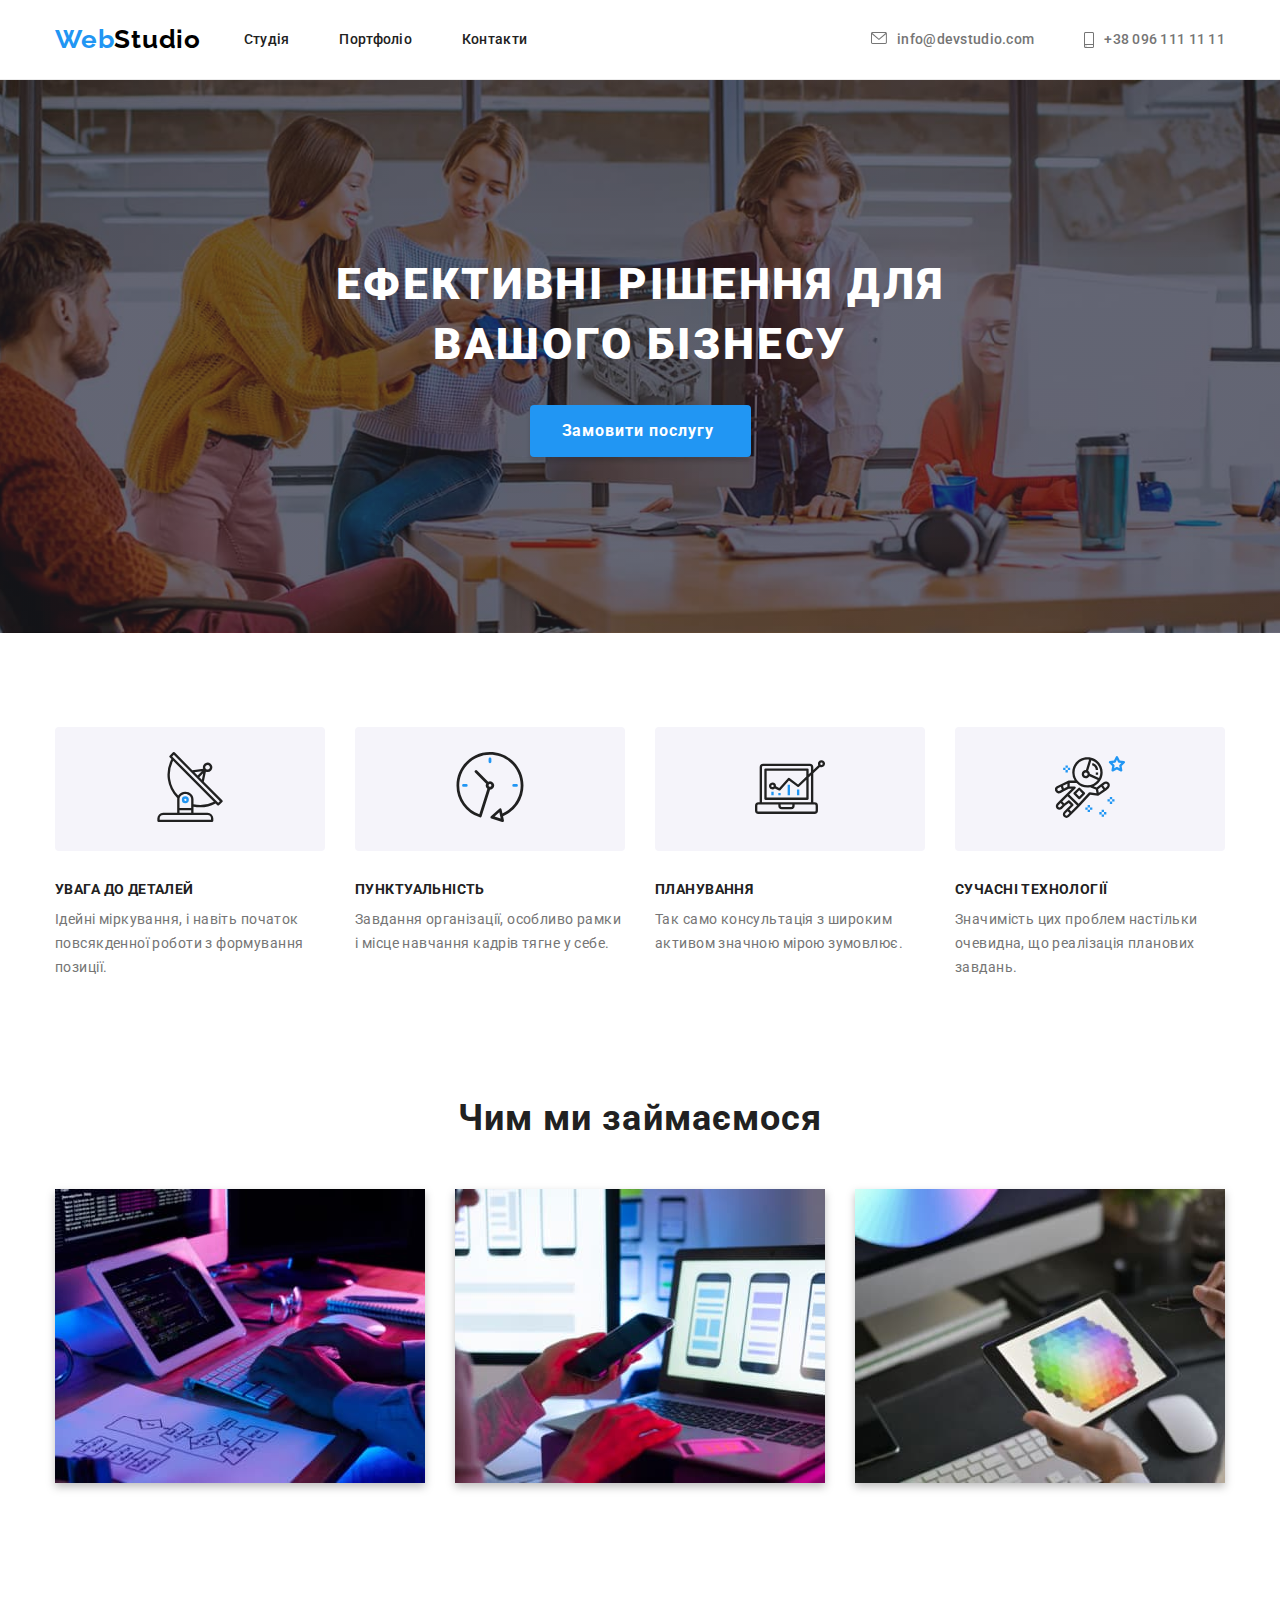
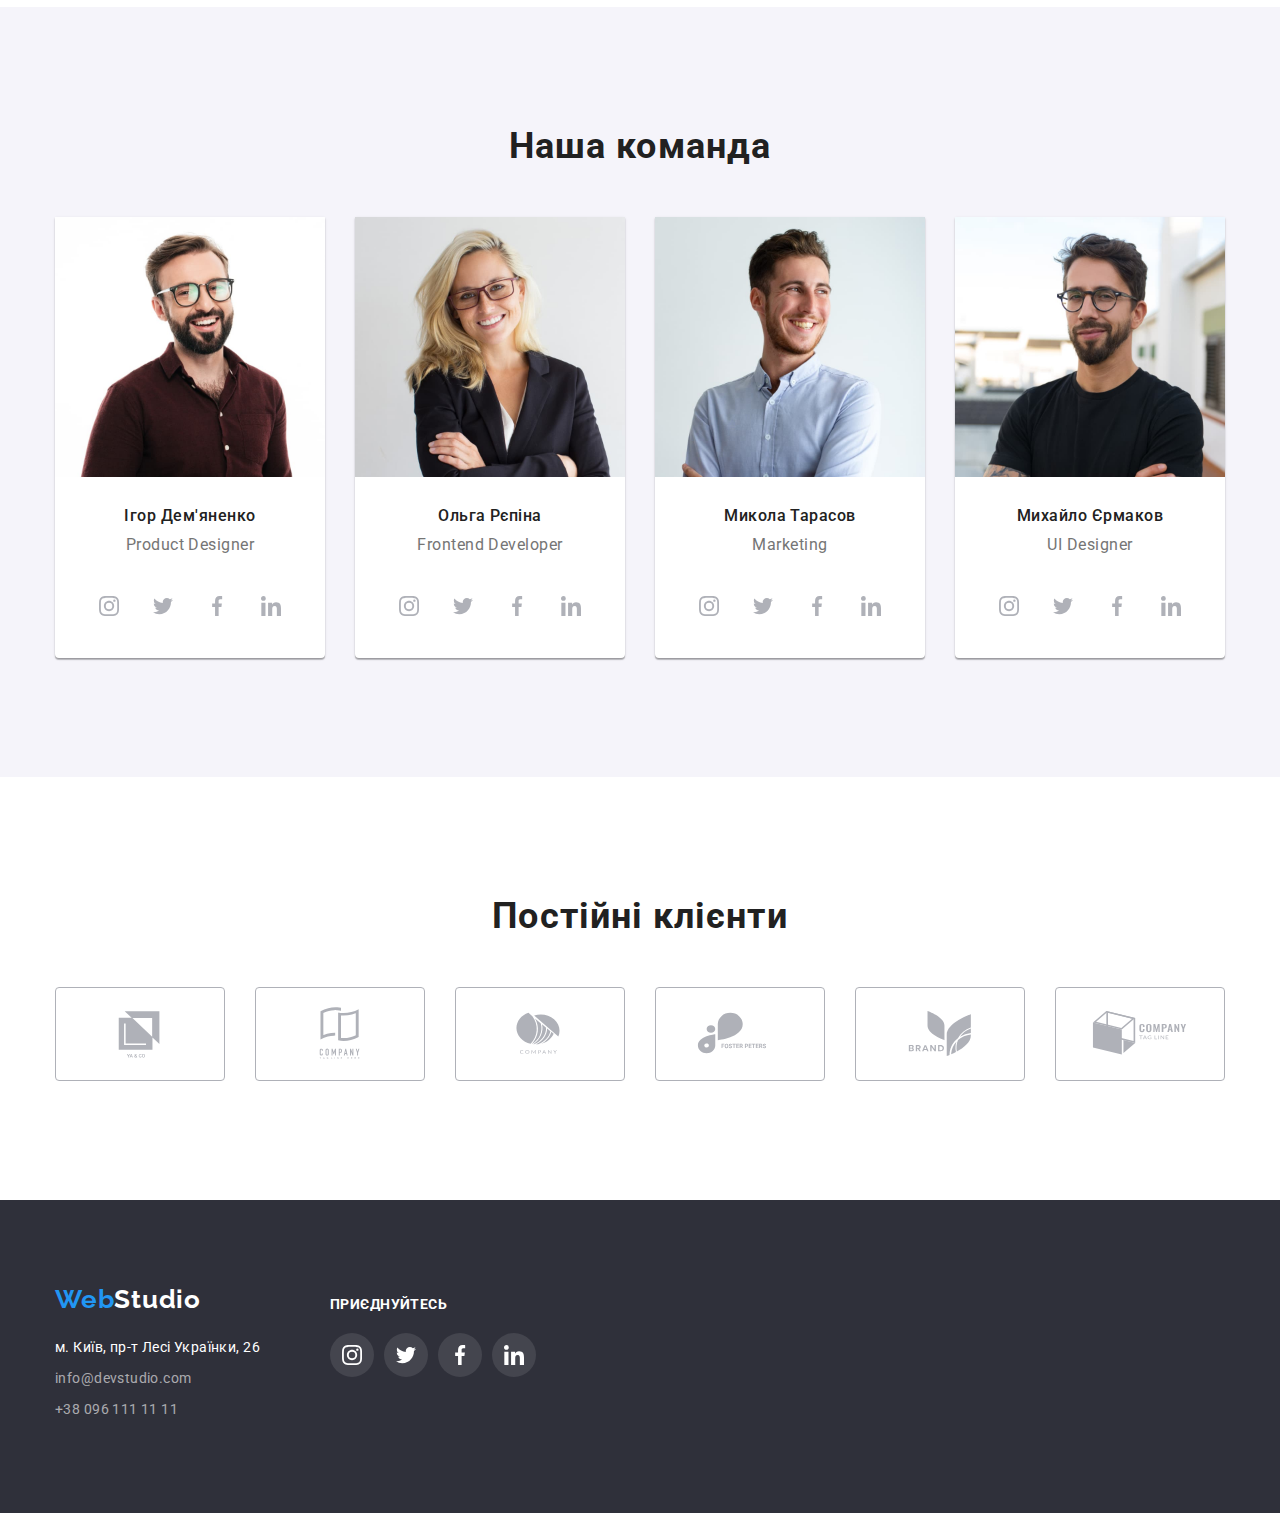
==== commit fe275d2d: "Update index.html" ====
--- a/index.html
+++ b/index.html
@@ -309,7 +309,7 @@
 
     <!-- Modal window-->
     
-    <div class="backdrop" data-modal>
+    <div class="backdrop is-hidden" data-modal>
         <div class="modal">
             <button class="modal-btn" type="button" data-modal-close>
                 <svg class="icon-close" width="18" height="18">
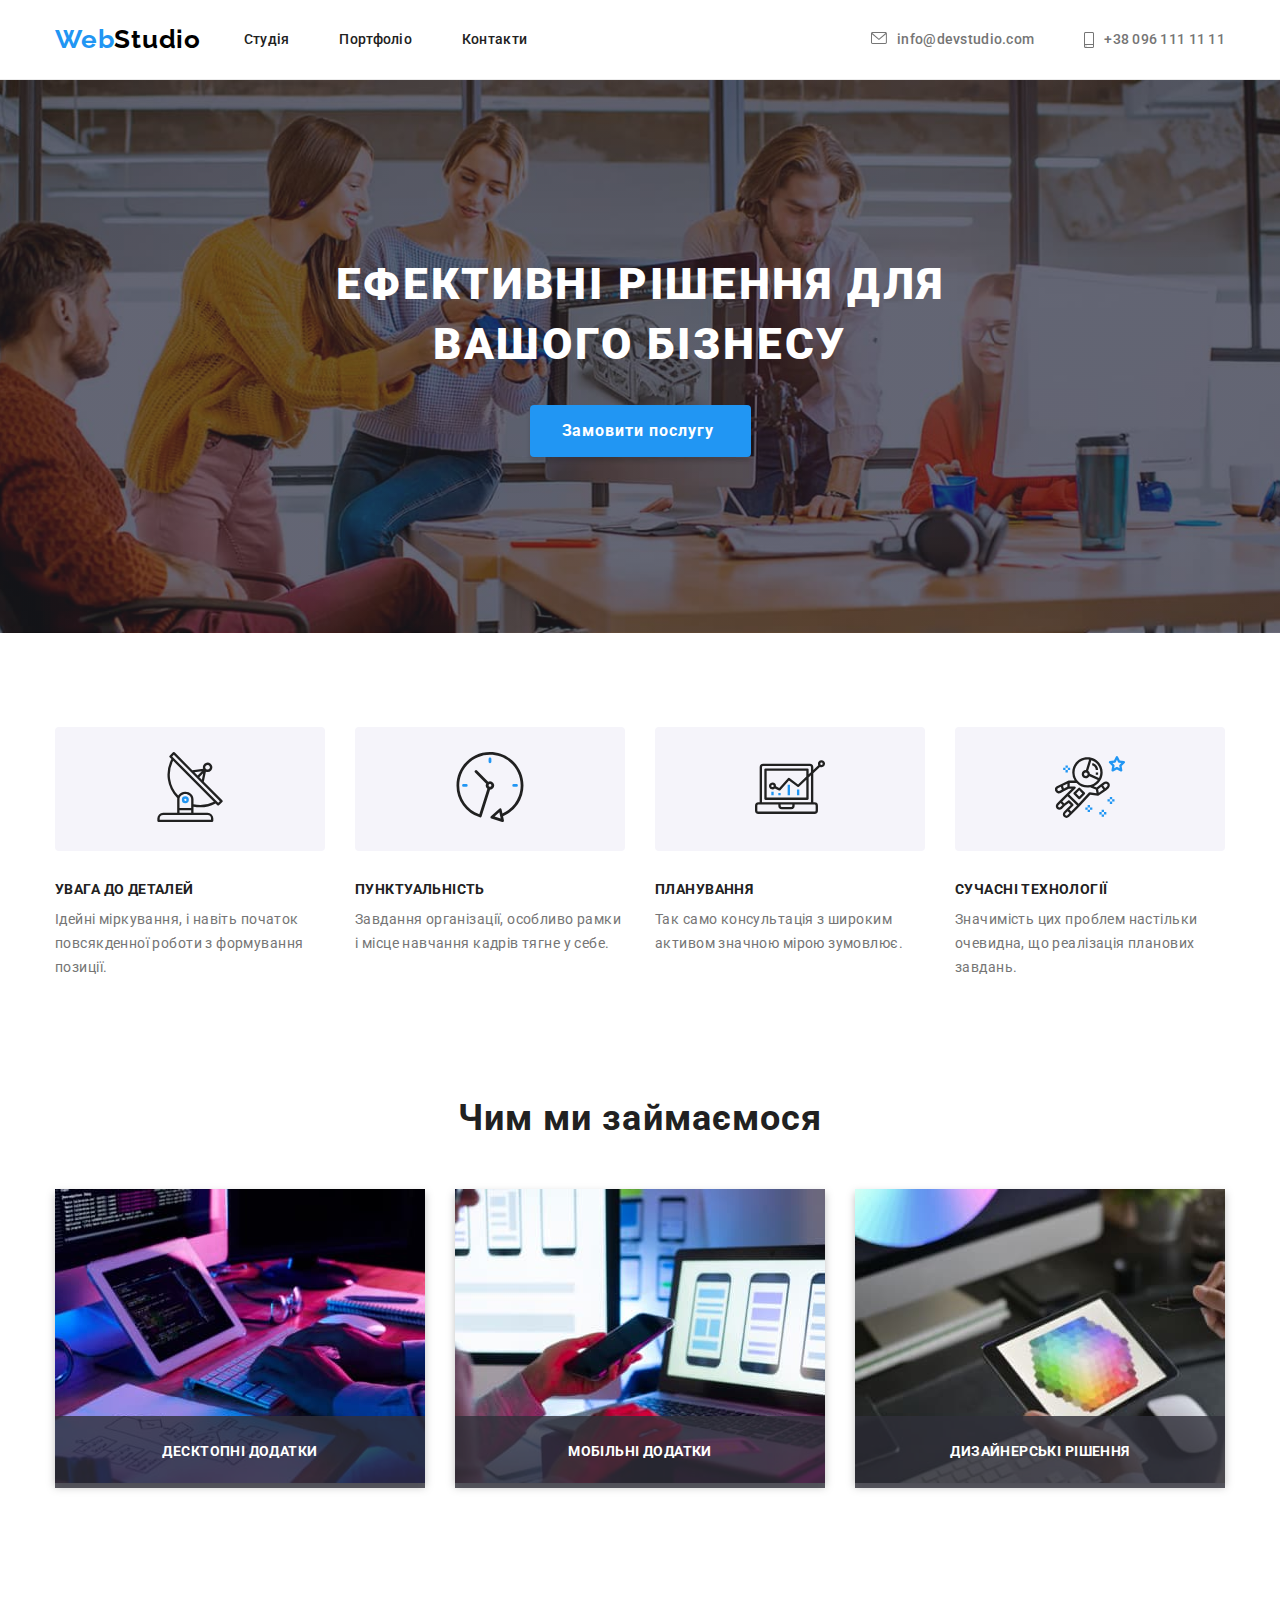
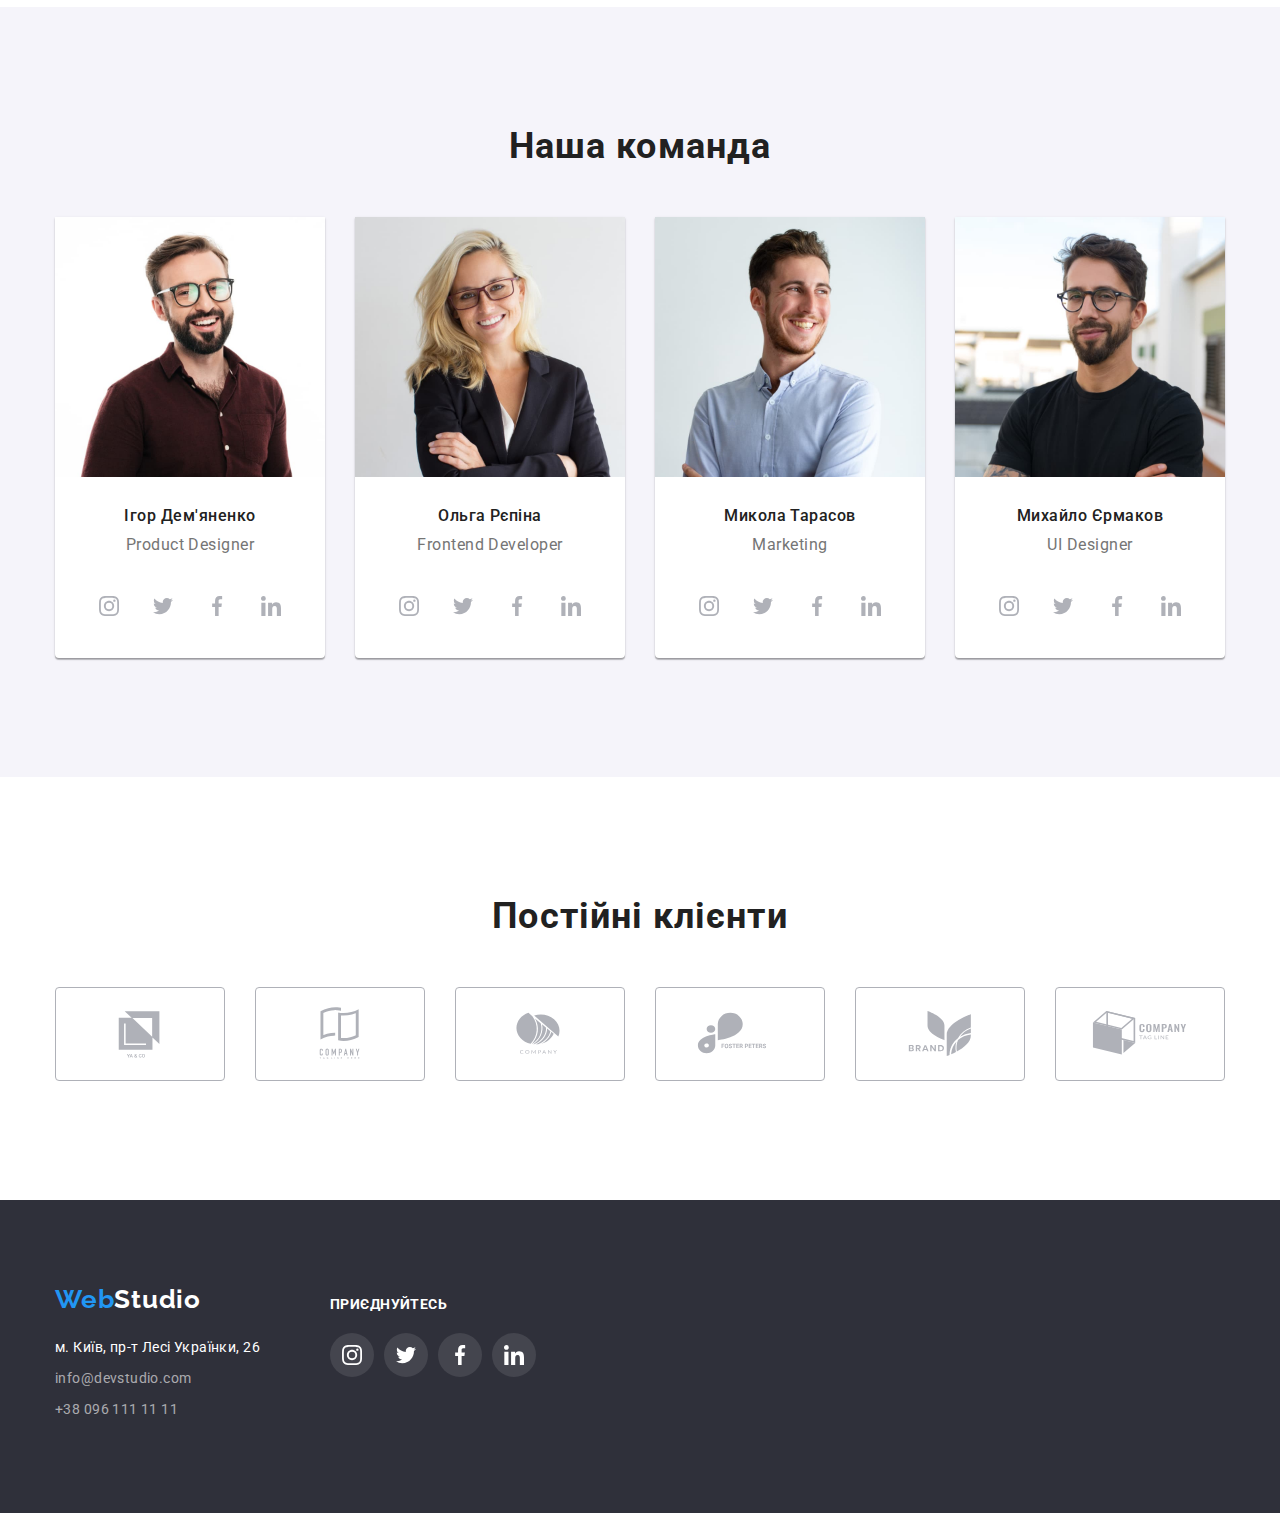
==== commit 2c3e197d: "Final" ====
--- a/index.html
+++ b/index.html
@@ -96,9 +96,25 @@
             <div class="container s3">
                 <h2>Чим ми займаємося</h2>
                 <ul>
-                    <li><img src="./images/portfolio1.jpg" alt="Портфоліо1" width="370"></li>
-                    <li><img src="./images/portfolio2.jpg" alt="Портфоліо2" width="370"></li>
-                    <li><img src="./images/portfolio3.jpg" alt="Портфоліо3" width="370"></li>
+                    <li>
+                        <img src="./images/portfolio1.jpg" alt="Портфоліо1" width="370">
+                        <div class="box-title-img">
+                            <p>Десктопні додатки</p>
+                        </div>
+                    </li>
+                    <li>
+                        <img src="./images/portfolio2.jpg" alt="Портфоліо2" width="370">
+                        <div class="box-title-img">
+                            <p>Мобільні додатки</p>
+                        </div>
+                    </li>
+                    
+                    <li>
+                        <img src="./images/portfolio3.jpg" alt="Портфоліо3" width="370">
+                        <div class="box-title-img">
+                            <p>Дизайнерські рішення</p>
+                        </div>
+                    </li>
                 </ul>
             </div>
         </section>
--- a/css/styles.css
+++ b/css/styles.css
@@ -271,6 +271,7 @@
 }
 
 .s3 ul li {
+    position: relative;
     width: 370px;
     vertical-align: top;
     list-style: none;
@@ -282,6 +283,26 @@
 
 .s3 ul li img {
     filter: drop-shadow(0px 4px 4px rgba(0, 0, 0, 0.25));
+}
+
+.box-title-img {
+    position: absolute;
+    bottom: 0;
+    width: 100%;
+    background: rgba(47, 48, 58, 0.8);
+    padding: 26px 0;    
+}
+
+.box-title-img p {
+    font-weight: 700;
+    font-size: 14px;
+    margin: 0;
+    line-height: 1.4;
+    text-align: center;
+    letter-spacing: 0.03em;
+    text-transform: uppercase;
+    color: #FFFFFF;
+    text-align: center;
 }
 
 .s4 {
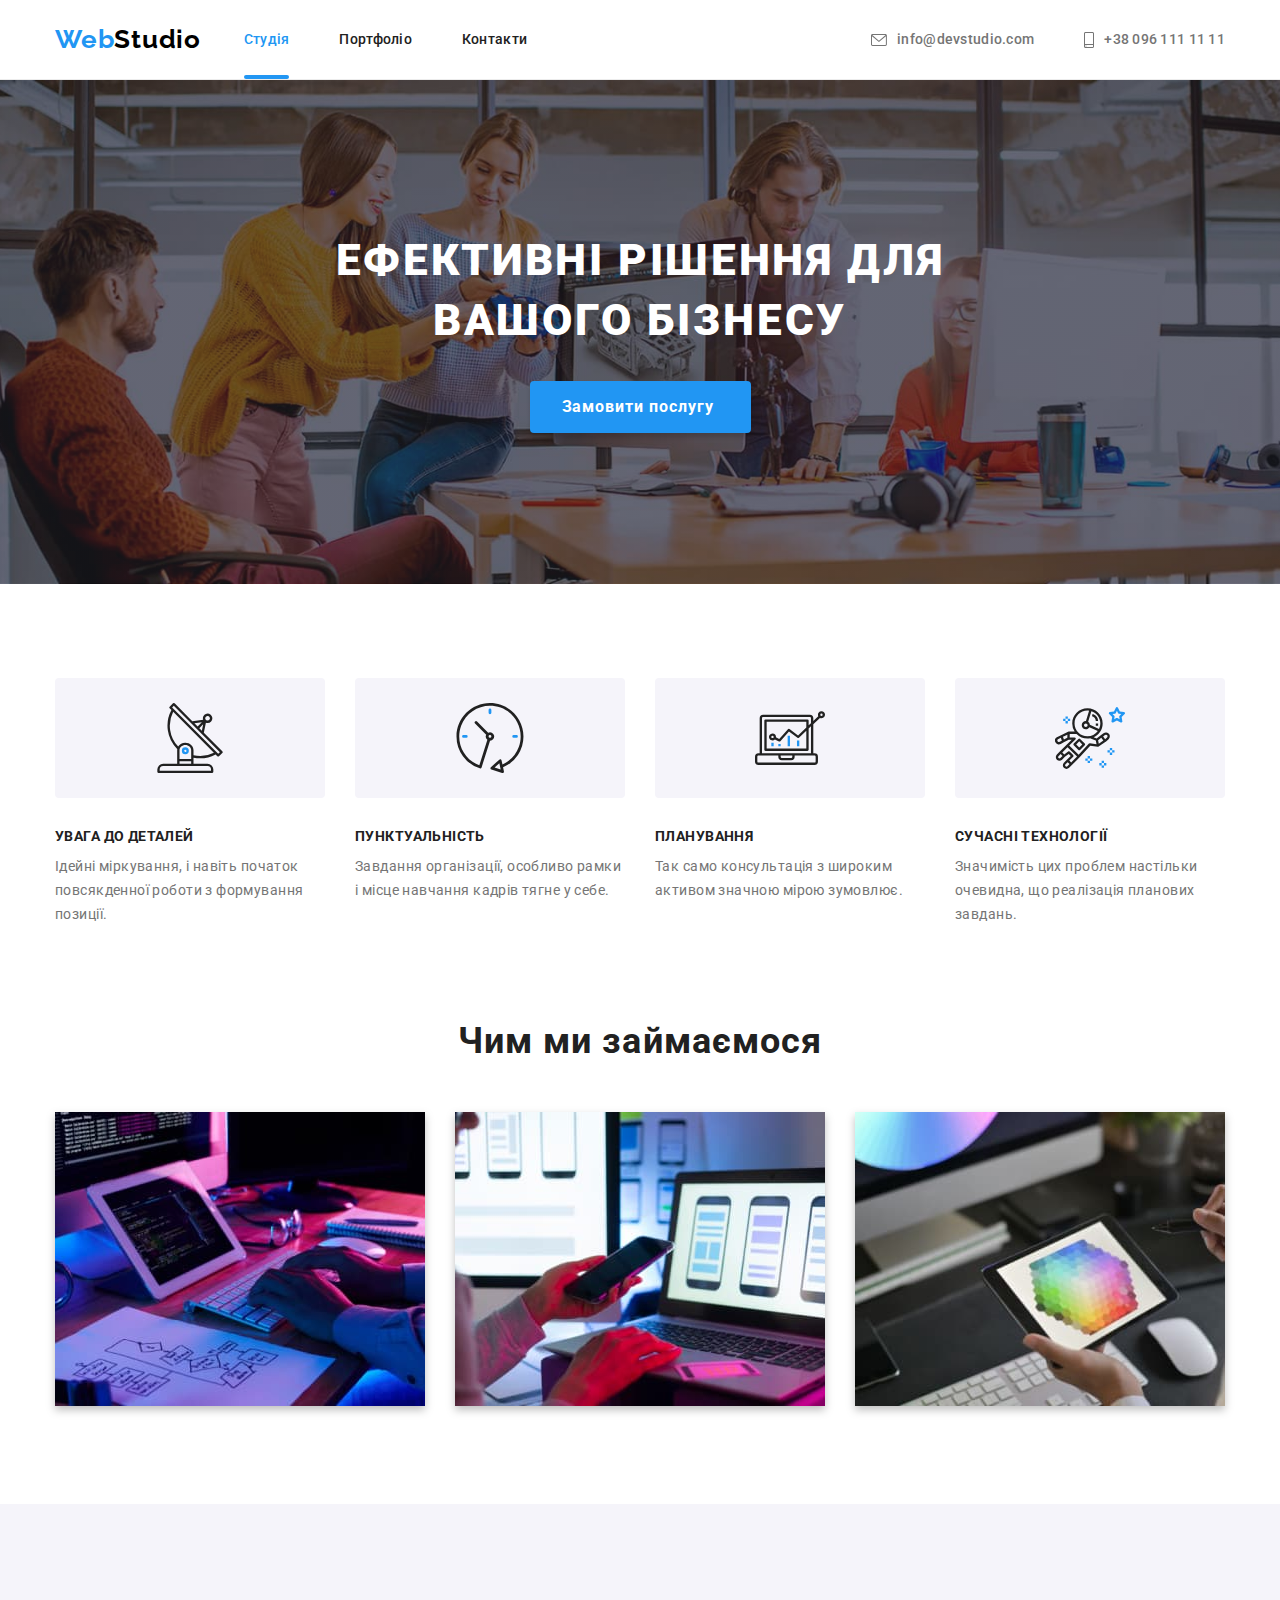
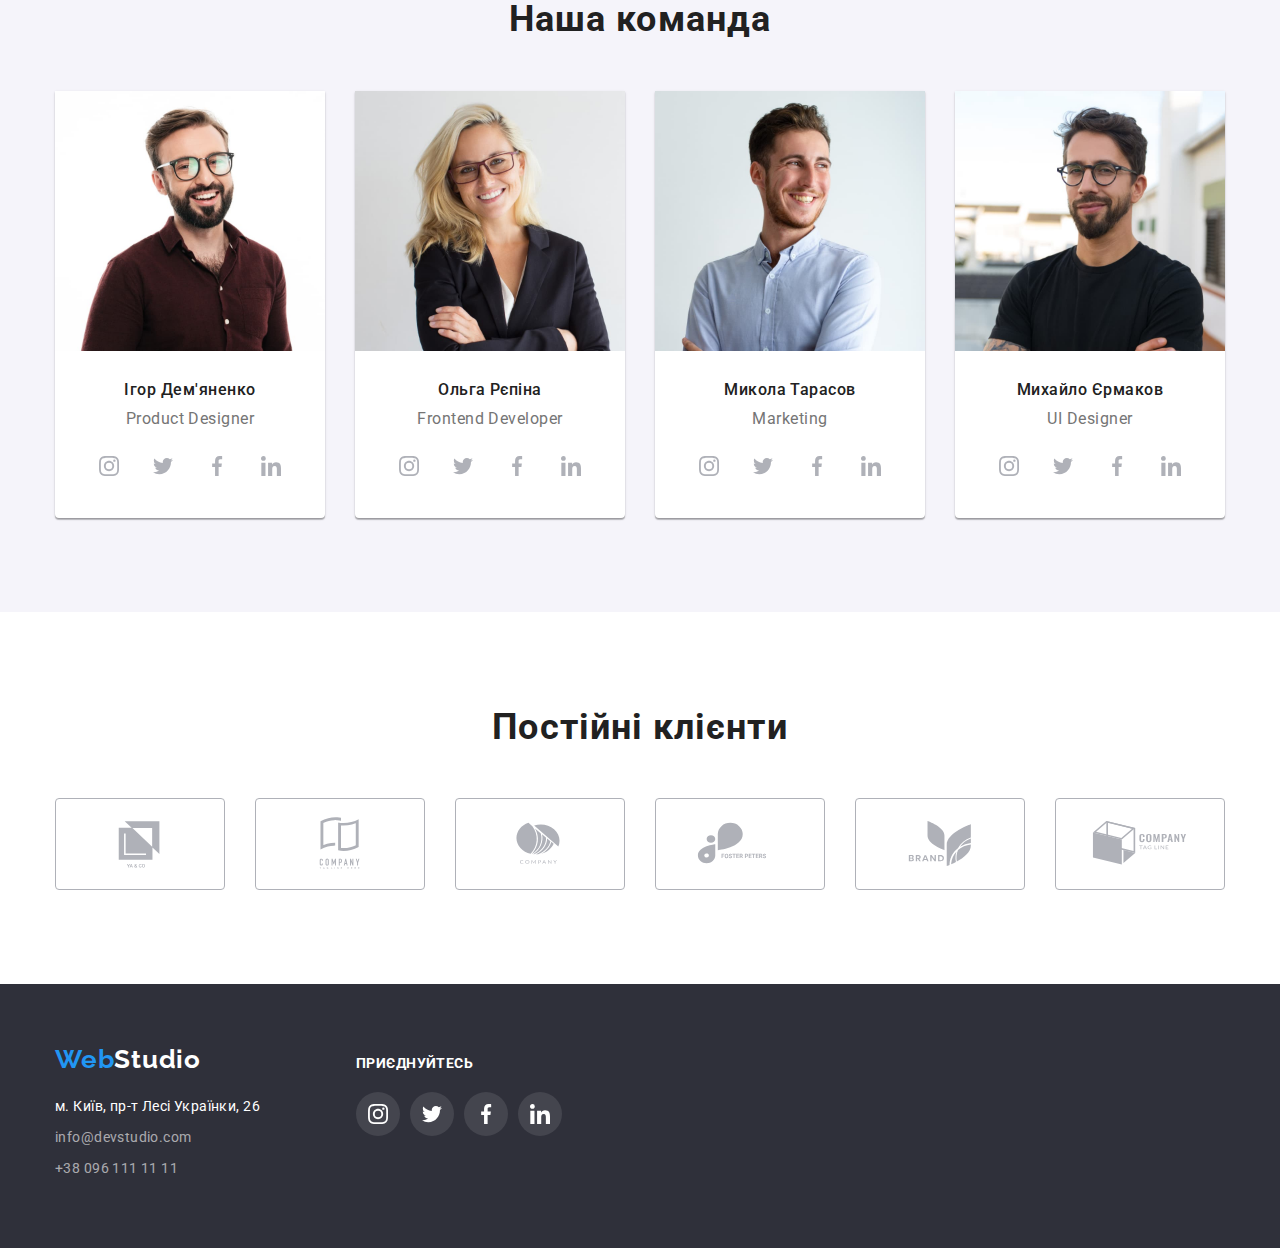
==== commit e4aa004b: "Final" ====
--- a/index.html
+++ b/index.html
@@ -16,15 +16,15 @@
 <body>
     <header>
         <div class="container">
-            <div>
+            <div class="header-con">
                 <a class="logo" href="#"><span class="logo-blue">Web</span><span>Studio</span></a>
-            </div>
+            
             <div class="nav-container">
                 <nav>
                     <ul class="nav">
-                        <li><a class="nav-link" href="#">Студія</a></li>
-                        <li><a class="nav-link" href="./portfolio.html">Портфоліо</a></li>
-                        <li><a class="nav-link" href="#">Контакти</a></li>
+                        <li class="nav-active"><a href="#">Студія</a></li>
+                        <li><a href="./portfolio.html">Портфоліо</a></li>
+                        <li><a href="#">Контакти</a></li>
                     </ul>
                 </nav>
             </div>            
@@ -41,7 +41,8 @@
                         </svg>
                         +38 096 111 11 11</a></li>
                 </ul>
-            </div>        
+            </div>
+            </div>
         </div>
     </header>
     <main>        
@@ -51,70 +52,55 @@
                 <button type="button" data-modal-open>Замовити послугу</button>
             </div>
         </section class="section">
-        <div class="container s2">
-
-            <ul>
-                <li>
-                    <div class="svg-box">
-                        <svg class="" width="70" height="70">
-                        <use href="./images/icons.svg#icon-antenna"></use> 
-                        </svg>
-                    </div>
-                    <h3>УВАГА ДО ДЕТАЛЕЙ</h3>
-                    <p>Ідейні міркування, і навіть початок повсякденної роботи з формування позиції.</p>
-                </li>
-                <li>
-                    <div class="svg-box">
-                        <svg class="" width="70" height="70">
-                        <use href="./images/icons.svg#icon-clock"></use> 
-                        </svg>
-                    </div>
-                    <h3>ПУНКТУАЛЬНІСТЬ</h3>
-                    <p>Завдання організації, особливо рамки і місце навчання кадрів тягне у себе.</p>
-                </li>
-                <li>
-                    <div class="svg-box">
-                        <svg class="" width="70" height="70">
-                        <use href="./images/icons.svg#icon-diagram"></use> 
-                        </svg>
-                    </div>
-                    <h3>ПЛАНУВАННЯ</h3>
-                    <p>Так само консультація з широким активом значною мірою зумовлює.</p>
-                </li>
-                <li>
-                    <div class="svg-box">
-                        <svg class="" width="70" height="70">
-                        <use href="./images/icons.svg#icon-astronaut"></use> 
-                        </svg>
-                    </div>
-                    <h3>СУЧАСНІ ТЕХНОЛОГІЇ</h3>
-                    <p>Значимість цих проблем настільки очевидна, що реалізація планових завдань.</p>
-                </li>
-            </ul>
-        </div>
         <section class="section">
+            <div class="container s2">
+                <h2></h2>
+                <ul>
+                    <li>
+                        <div class="svg-box">
+                            <svg class="" width="70" height="70">
+                            <use href="./images/icons.svg#icon-antenna"></use> 
+                            </svg>
+                        </div>
+                        <h3>УВАГА ДО ДЕТАЛЕЙ</h3>
+                        <p>Ідейні міркування, і навіть початок повсякденної роботи з формування позиції.</p>
+                    </li>
+                    <li>
+                        <div class="svg-box">
+                            <svg class="" width="70" height="70">
+                            <use href="./images/icons.svg#icon-clock"></use> 
+                            </svg>
+                        </div>
+                        <h3>ПУНКТУАЛЬНІСТЬ</h3>
+                        <p>Завдання організації, особливо рамки і місце навчання кадрів тягне у себе.</p>
+                    </li>
+                    <li>
+                        <div class="svg-box">
+                            <svg class="" width="70" height="70">
+                            <use href="./images/icons.svg#icon-diagram"></use> 
+                            </svg>
+                        </div>
+                        <h3>ПЛАНУВАННЯ</h3>
+                        <p>Так само консультація з широким активом значною мірою зумовлює.</p>
+                    </li>
+                    <li>
+                        <div class="svg-box">
+                            <svg class="" width="70" height="70">
+                            <use href="./images/icons.svg#icon-astronaut"></use> 
+                            </svg>
+                        </div>
+                        <h3>СУЧАСНІ ТЕХНОЛОГІЇ</h3>
+                        <p>Значимість цих проблем настільки очевидна, що реалізація планових завдань.</p>
+                    </li>
+                </ul>
+            </div>
+        
             <div class="container s3">
                 <h2>Чим ми займаємося</h2>
                 <ul>
-                    <li>
-                        <img src="./images/portfolio1.jpg" alt="Портфоліо1" width="370">
-                        <div class="box-title-img">
-                            <p>Десктопні додатки</p>
-                        </div>
-                    </li>
-                    <li>
-                        <img src="./images/portfolio2.jpg" alt="Портфоліо2" width="370">
-                        <div class="box-title-img">
-                            <p>Мобільні додатки</p>
-                        </div>
-                    </li>
-                    
-                    <li>
-                        <img src="./images/portfolio3.jpg" alt="Портфоліо3" width="370">
-                        <div class="box-title-img">
-                            <p>Дизайнерські рішення</p>
-                        </div>
-                    </li>
+                    <li><img src="./images/portfolio1.jpg" alt="Портфоліо1" width="370"></li>
+                    <li><img src="./images/portfolio2.jpg" alt="Портфоліо2" width="370"></li>
+                    <li><img src="./images/portfolio3.jpg" alt="Портфоліо3" width="370"></li>
                 </ul>
             </div>
         </section>
@@ -128,24 +114,32 @@
                         <p class="job-title">Product Designer</p>
                             <ul class="social-svg">
                                 <li>
+                                    <a href="#">
                                     <svg class="" width="20" height="20">
                                     <use href="./images/icons.svg#icon-instagram"></use> 
                                     </svg>
+                                    </a>
                                 </li>
                                 <li>
+                                    <a href="#">
                                     <svg class="" width="20" height="20">
                                         <use href="./images/icons.svg#icon-twitter"></use>
                                     </svg>
+                                    </a>
                                 </li>
                                 <li>
+                                    <a href="#">
                                     <svg class="" width="20" height="20">
                                         <use href="./images/icons.svg#icon-facebook"></use>
                                     </svg>
+                                    </a>
                                 </li>
                                 <li>
+                                    <a href="#">
                                     <svg class="" width="20" height="20">
                                         <use href="./images/icons.svg#icon-linkedin"></use>
                                     </svg>
+                                    </a>
                                 </li>
                             </ul>                        
                     </li>
@@ -155,24 +149,32 @@
                         <p class="job-title">Frontend Developer</p>
                         <ul class="social-svg">
                             <li>
+                                <a href="#">
                                 <svg class="" width="20" height="20">
                                     <use href="./images/icons.svg#icon-instagram"></use>
                                 </svg>
-                            </li>
-                            <li>
+                                </a>
+                            </li>
+                            <li>
+                                <a href="#">
                                 <svg class="" width="20" height="20">
                                     <use href="./images/icons.svg#icon-twitter"></use>
                                 </svg>
-                            </li>
-                            <li>
+                                </a>
+                            </li>
+                            <li>
+                                <a href="#">
                                 <svg class="" width="20" height="20">
                                     <use href="./images/icons.svg#icon-facebook"></use>
                                 </svg>
-                            </li>
-                            <li>
+                                </a>
+                            </li>
+                            <li>
+                                <a href="#">
                                 <svg class="" width="20" height="20">
                                     <use href="./images/icons.svg#icon-linkedin"></use>
                                 </svg>
+                                </a>
                             </li>
                         </ul>
                     </li>
@@ -182,24 +184,32 @@
                         <p class="job-title">Marketing</p>
                         <ul class="social-svg">
                             <li>
+                                <a href="#">
                                 <svg class="" width="20" height="20">
                                     <use href="./images/icons.svg#icon-instagram"></use>
                                 </svg>
-                            </li>
-                            <li>
+                                </a>
+                            </li>
+                            <li>
+                                <a href="#">
                                 <svg class="" width="20" height="20">
                                     <use href="./images/icons.svg#icon-twitter"></use>
                                 </svg>
-                            </li>
-                            <li>
+                                </a>
+                            </li>
+                            <li>
+                                <a href="#">
                                 <svg class="" width="20" height="20">
                                     <use href="./images/icons.svg#icon-facebook"></use>
                                 </svg>
-                            </li>
-                            <li>
+                                </a>
+                            </li>
+                            <li>
+                                <a href="#">
                                 <svg class="" width="20" height="20">
                                     <use href="./images/icons.svg#icon-linkedin"></use>
                                 </svg>
+                                </a>
                             </li>
                         </ul>
                     </li>
@@ -209,24 +219,32 @@
                         <p class="job-title">UI Designer</p>
                         <ul class="social-svg">
                             <li>
+                                <a href="#">
                                 <svg class="" width="20" height="20">
                                     <use href="./images/icons.svg#icon-instagram"></use>
                                 </svg>
-                            </li>
-                            <li>
+                                </a>
+                            </li>
+                            <li>
+                                <a href="#">
                                 <svg class="" width="20" height="20">
                                     <use href="./images/icons.svg#icon-twitter"></use>
                                 </svg>
-                            </li>
-                            <li>
+                                </a>
+                            </li>
+                            <li>
+                                <a href="#">
                                 <svg class="" width="20" height="20">
                                     <use href="./images/icons.svg#icon-facebook"></use>
                                 </svg>
-                            </li>
-                            <li>
+                                </a>
+                            </li>
+                            <li>
+                                <a href="#">
                                 <svg class="" width="20" height="20">
                                     <use href="./images/icons.svg#icon-linkedin"></use>
                                 </svg>
+                                </a>
                             </li>
                         </ul>
                     </li>
@@ -285,49 +303,59 @@
     </main>
     <footer>
         <div class="footer container">
-            <div class="footer-addres-box">
-                <a class="logo" href="#"><span class="logo-blue">Web</span><span class="logo-white">Studio</span></a>
-                <address>
-                    <p class="footer-address">м. Київ, пр-т Лесі Українки, 26</p>
-                    <ul class="footer-contacts">
-                        <li><a href="malito:info@devstudio.com">info@devstudio.com</a></li>
-                        <li><a href="tel:380961111111">+38 096 111 11 11</a></li>
+            <div class="footer-container">
+                <div class="footer-addres-box">
+                    <a class="logo" href="#"><span class="logo-blue">Web</span><span class="logo-white">Studio</span></a>
+                    <address>
+                        <p class="footer-address">м. Київ, пр-т Лесі Українки, 26</p>
+                        <ul class="footer-contacts">
+                            <li><a href="malito:info@devstudio.com">info@devstudio.com</a></li>
+                            <li><a href="tel:380961111111">+38 096 111 11 11</a></li>
+                        </ul>
+                    </address>
+                </div>
+                <div class="footer-social-box">
+                    <h3>приєднуйтесь</h3>
+                    <ul class="footer-social-svg">
+                        <li>
+                            <a href="#">
+                            <svg class="" width="20" height="20">
+                                <use href="./images/icons.svg#icon-instagram"></use>
+                            </svg>
+                            </a>
+                        </li>
+                        <li>
+                            <a href="#">
+                            <svg class="" width="20" height="20">
+                                <use href="./images/icons.svg#icon-twitter"></use>
+                            </svg>
+                            </a>
+                        </li>
+                        <li>
+                            <a href="#">
+                            <svg class="" width="20" height="20">
+                                <use href="./images/icons.svg#icon-facebook"></use>
+                            </svg>
+                            </a>
+                        </li>
+                        <li>
+                            <a href="#">
+                            <svg class="" width="20" height="20">
+                                <use href="./images/icons.svg#icon-linkedin"></use>
+                            </svg>
+                            </a>
+                        </li>
                     </ul>
-                </address>
-            </div>
-            <div class="footer-social-box">
-                <h3>приєднуйтесь</h3>
-                <ul class="footer-social-svg">
-                    <li>
-                        <svg class="" width="20" height="20">
-                            <use href="./images/icons.svg#icon-instagram"></use>
-                        </svg>
-                    </li>
-                    <li>
-                        <svg class="" width="20" height="20">
-                            <use href="./images/icons.svg#icon-twitter"></use>
-                        </svg>
-                    </li>
-                    <li>
-                        <svg class="" width="20" height="20">
-                            <use href="./images/icons.svg#icon-facebook"></use>
-                        </svg>
-                    </li>
-                    <li>
-                        <svg class="" width="20" height="20">
-                            <use href="./images/icons.svg#icon-linkedin"></use>
-                        </svg>
-                    </li>
-                </ul>
+                </div>
             </div>
         </div>
     </footer>
 
     <!-- Modal window-->
     
-    <div class="backdrop is-hidden" data-modal>
+    <div class="backdrop is-hidden" data-modal="">
         <div class="modal">
-            <button class="modal-btn" type="button" data-modal-close>
+            <button class="modal-btn" type="button" data-modal-close="">
                 <svg class="icon-close" width="18" height="18">
                     <use href="./images/icons.svg#icon-close"></use>
                 </svg>
@@ -335,6 +363,6 @@
         </div>
     </div>
 
-<script src="./js/modal.js"></script>
+    <script src="./js/modal.js"></script>
 </body>
 </html>--- a/css/styles.css
+++ b/css/styles.css
@@ -1,3 +1,10 @@
+:root {
+    --main-bg-color: #FFFFFF;
+    --second-bg-color: #2F303A;
+    --main-text-color: #FFFFFF;
+    --second-text-color: #212121;
+}
+
 body {
     font-family: 'Roboto', 'Raleway', sans-serif;
     font-style: normal;
@@ -7,6 +14,7 @@
 
 
 
+
 /* header */
 
 header {
@@ -15,12 +23,23 @@
     height: 80px;    
 }
 
+.section {
+    padding-top: 94px;
+    padding-bottom: 94px;
+}
+
 .container {
-    display: flex;
-    flex-wrap: nowrap;    
+   /* display: flex;
+    flex-wrap: nowrap; */    
     width: 1200px;
     margin: auto;
-    padding: 24px 15px 25px;
+    padding: 0 15px;
+}
+
+.header-con {
+    display: flex;
+    flex-wrap: nowrap;
+    padding: 24px 0 24px 0;
 }
 
 .logo {   
@@ -50,16 +69,12 @@
     flex-wrap: wrap;
 }
 
-.nav .nav-active {
+.nav .nav-active a {
     color: #2196F3;
-}
-
-.nav-link {
     position: relative;
 }
 
-.nav-link.nav-active.nav-hover::after,
-.nav-link:hover:after {
+.nav-active a:after {
     content: '';
     position: absolute;
     display: block;
@@ -98,8 +113,7 @@
 .footer-contacts li a:hover,
 address p:focus,
 address p:hover {
-    color: #2196F3;
-    cursor: pointer;    
+    color: #2196F3;       
 } 
 
 .head-address a svg {
@@ -108,7 +122,7 @@
 
 .head-address a:focus svg,
 .head-address a:hover svg {
-    fill: #2196F3;
+   /* fill: #2196F3;*/
 }
 
 .add-container {
@@ -129,6 +143,7 @@
 
 .head-address a {
     display: flex;
+    align-items: center;
     flex-wrap: wrap;
     font-weight: 500;
     font-size: 14px;
@@ -141,7 +156,7 @@
 
 .head-address a svg {
     margin-right: 10px;
-    fill: #757575;
+    fill: currentColor;
 }
 
 /* main */
@@ -195,15 +210,19 @@
 }
 
 .s2 {    
-    padding: 94px 15px 0;
+    padding: 0 15px 0;
     display: flex;
     flex-wrap: wrap;
 }
 
 .svg-box {
+    display: flex;
+    align-items: center;
+    justify-content: center;
+    height: 120px;
     background: #F5F4FA;
     border-radius: 4px;
-    padding: 25px 100px;
+   
     margin-bottom: 30px;
 }
 
@@ -246,7 +265,7 @@
 
 .s3 {
     width: 1200px;
-    margin: 94px auto;
+    margin: 94px auto 0;
     display: flex;
     flex-wrap: wrap;
 }
@@ -271,7 +290,6 @@
 }
 
 .s3 ul li {
-    position: relative;
     width: 370px;
     vertical-align: top;
     list-style: none;
@@ -283,26 +301,6 @@
 
 .s3 ul li img {
     filter: drop-shadow(0px 4px 4px rgba(0, 0, 0, 0.25));
-}
-
-.box-title-img {
-    position: absolute;
-    bottom: 0;
-    width: 100%;
-    background: rgba(47, 48, 58, 0.8);
-    padding: 26px 0;    
-}
-
-.box-title-img p {
-    font-weight: 700;
-    font-size: 14px;
-    margin: 0;
-    line-height: 1.4;
-    text-align: center;
-    letter-spacing: 0.03em;
-    text-transform: uppercase;
-    color: #FFFFFF;
-    text-align: center;
 }
 
 .s4 {
@@ -340,6 +338,7 @@
     background: #FFFFFF;
     box-shadow: 0px 1px 3px rgba(0, 0, 0, 0.12), 0px 1px 1px rgba(0, 0, 0, 0.14), 0px 2px 1px rgba(0, 0, 0, 0.2);
     border-radius: 0px 0px 4px 4px;
+    padding-bottom: 30px;
 }
 
 .our-team li:not(:last-child) {
@@ -347,7 +346,8 @@
 }
 
 .our-team li img:hover {
-    filter: drop-shadow(0px 4px 4px rgba(0, 0, 0, 0.25));    
+    filter: drop-shadow(0px 4px 4px rgba(0, 0, 0, 0.25));
+    border-radius: 0px;
 }
 
 .name {
@@ -367,16 +367,23 @@
     text-align: center;
     letter-spacing: 0.03em;
     color: #757575;
-    margin: 10px 0 30px 0;
+    margin: 10px 0 16px 0;
 }
 
 .social-svg {
-    padding: 0 32px 30px 32px;
-    display: flex;
-    flex-wrap: wrap;
+    padding: 0;
+    display: flex;   
+    justify-content: center;
 }
 
 .social-svg li {
+    width: 44px;
+    height: 44px;
+    border: 0;
+    box-shadow: none;
+}
+
+.social-svg li a {
     display: flex;
     padding: 12px;
     width: 44px;
@@ -384,8 +391,7 @@
     box-shadow: none;
     transition:  
         background-color 250ms cubic-bezier(0.4, 0, 0.2, 1),
-        border 250ms cubic-bezier(0.4, 0, 0.2, 1),
-        border-radius 250ms cubic-bezier(0.4, 0, 0.2, 1);
+        border 250ms cubic-bezier(0.4, 0, 0.2, 1);
 }
 
 .social-svg li:not(:last-child) {
@@ -394,18 +400,18 @@
 
 .social-svg svg {
     fill: #AFB1B8;
-    transition: fill 250ms cubic-bezier(0.4, 0, 0.2, 1);    
-}
-
-.social-svg li:focus,
-.social-svg li:hover {
+    transition: fill 250ms cubic-bezier(0.4, 0, 0.2, 1);
+}
+
+.social-svg li a:focus,
+.social-svg li a:hover {
     background-color: #2196F3;
     border: 0;
     border-radius: 50%;
 }
 
-.social-svg li:focus svg,
-.social-svg li:hover svg {
+.social-svg a:focus svg,
+.social-svg a:hover svg {
     fill:#FFFFFF;
 }
 
@@ -439,6 +445,7 @@
 
 .s5 ul li {
     width: 170px;
+    height: 92px;
     list-style: none;
 }
 
@@ -454,30 +461,19 @@
     flex-wrap: wrap;
     align-items: center;
     justify-content: center;
-    padding: 16px 0;
+    height: 100%;
     transition: 
         border 250ms cubic-bezier(0.4, 0, 0.2, 1),
-        fill 250ms cubic-bezier(0.4, 0, 0.2, 1),
-        border-radius 250ms cubic-bezier(0.4, 0, 0.2, 1);
+        fill 250ms cubic-bezier(0.4, 0, 0.2, 1);
 }
 
 .clients-link:focus,
 .clients-link:hover {
     border: 1px solid #2196F3;
-    fill: #2196F3;
-    border-radius: 4px;
+    fill: #2196F3;    
 }
 
 /* Portfolio */
-.pf-container {
-    width: 1200px;
-    margin: 94px auto;
-    padding: 0 15px;
-}
-
-.pf-container ul li {
-    list-style: none;
-}
 
 .pf-nav {
     width: 576px;
@@ -485,6 +481,7 @@
     padding: 0;
     display: flex;
     flex-wrap: wrap;
+    list-style: none;
 }
 
 /*.pf-nav .active {
@@ -494,6 +491,13 @@
     border-radius: 4px;
     color: #fff;
 }*/
+
+.pf-nav button:hover,
+.pf-nav button:focus {    
+    background-color: #2196F3;
+    box-shadow: 0px 3px 1px rgba(0, 0, 0, 0.1), 0px 1px 2px rgba(0, 0, 0, 0.08), 0px 2px 2px rgba(0, 0, 0, 0.12);    
+    color: #fff;
+}
 
 .pf-nav button {
     padding: 6px 22px;
@@ -508,20 +512,9 @@
     color: #212121;
     cursor: pointer;
     transition: 
-        color 250ms cubic-bezier(0.4, 0, 0.2, 1),
-        padding 250ms cubic-bezier(0.4, 0, 0.2, 1),
+        color 250ms cubic-bezier(0.4, 0, 0.2, 1),        
         background-color 250ms cubic-bezier(0.4, 0, 0.2, 1),
-        box-shadow 250ms cubic-bezier(0.4, 0, 0.2, 1),
-        border-radius 250ms cubic-bezier(0.4, 0, 0.2, 1);
-}
-
-.pf-nav button:hover,
-.pf-nav button:focus {
-    padding: 6px 25px;
-    background-color: #2196F3;
-    box-shadow: 0px 3px 1px rgba(0, 0, 0, 0.1), 0px 1px 2px rgba(0, 0, 0, 0.08), 0px 2px 2px rgba(0, 0, 0, 0.12);
-    border-radius: 4px;
-    color: #fff;
+        box-shadow 250ms cubic-bezier(0.4, 0, 0.2, 1);        
 }
 
 .pf-nav li:not(:last-child) {
@@ -531,12 +524,13 @@
 .pf-work {
     display: flex;
     flex-wrap: wrap;
-    padding: 0px;
+    padding: 0;
+    margin: 0;
 }
 
 .pf-work li {    
     display: flex;
-    flex-direction: column;    
+    flex-direction: column;
 }
 
 .pf-work li:not(:nth-child(-n+3)) {
@@ -545,36 +539,6 @@
 
 .pf-work li:not(:nth-child(3n+3)) {
     margin-right: 30px;
-}
-
-.overlay-box {
-    display: flex;
-    position: relative;
-    overflow: hidden;
-}
-
-.overlay {
-    position: absolute;
-    left:0;    
-    transform: translateY(calc(100%));
-    background: rgba(33, 150, 243, 0.9);
-    padding: 63px 24px;
-    width: 100%;
-    height: 294px;    
-    transition:
-            transform 250ms cubic-bezier(0.4, 0, 0.2, 1);           
-}
-
-.overlay-text {
-    font-weight: 400;
-    font-size: 18px;
-    line-height: 28px;
-    letter-spacing: 0.03em;
-    color: #FFFFFF;
-}
-
-.pf-work li:hover .overlay {
-    transform: translateY(0);    
 }
 
 .work-title {
@@ -595,7 +559,7 @@
     
 }
 
-.work-text {
+.pf-work p {
     margin: 4px 0 0 0;
     font-style: normal;
     font-weight: 400;
@@ -605,14 +569,53 @@
     color: #757575;
 }
 
+.overlay-box {
+    display: flex;
+    position: relative;
+    overflow: hidden;
+}
+
+.overlay {
+    position: absolute;
+    left: 0;
+    transform: translateY(calc(100%));
+    background: rgba(33, 150, 243, 0.9);
+    padding: 63px 24px;
+    width: 100%;
+    height: 294px;
+    transition: transform 250ms cubic-bezier(0.4, 0, 0.2, 1);
+}
+
+.pf-work .overlay-text {
+    font-weight: 400;
+    font-size: 18px;
+    line-height: 28px;
+    letter-spacing: 0.03em;
+    color: #FFFFFF;
+}
+
+.portfolio-link:hover,
+.portfolio-link:focus {
+    box-shadow: 0px 1px 1px rgba(0, 0, 0, 0.12), 0px 4px 4px rgba(0, 0, 0, 0.06), 1px 4px 6px rgba(0, 0, 0, 0.16);
+} 
+
+.portfolio-link:hover .overlay {
+    transform: translateY(0);
+}
+
 footer {
     background-color: #2F303A;
     padding: 60px 0;
 }
 
-/*.footer.container {
-    flex-direction: column;
-}*/
+.footer-container {
+    display: flex;
+    align-items: baseline;    
+}
+
+.footer-addres-box {
+    min-width: 231px;
+}
 
 .logo-white {
     color: #fff;
@@ -664,7 +667,7 @@
     letter-spacing: 0.03em;
     text-transform: uppercase;
     color: #FFFFFF;
-    margin: 12px 0 20px 0;
+    margin: 0 0 20px 0;
 }
 
 .footer-social-svg {
@@ -675,10 +678,15 @@
 }
 
 .footer-social-svg li {
+    list-style: none;
+    width: 44px;
+    height: 44px;
+}
+
+.footer-social-svg li a {
     display: flex;
     padding: 12px;
-    width: 44px;
-    list-style: none;
+    width: 44px;    
     background: rgba(255, 255, 255, 0.1);
     border: 0;
     border-radius: 50%;
@@ -694,17 +702,17 @@
     transition: fill 250ms cubic-bezier(0.4, 0, 0.2, 1);
 }
 
-.footer-social-svg li:focus,
-.footer-social-svg li:hover {
-    background-color: #2196F3;    
-}
-
-.footer-social-svg li:focus svg,
-.footer-social-svg li:hover svg {
+.footer-social-svg a:focus,
+.footer-social-svg a:hover {
+    background-color: #2196F3;      
+}
+
+.footer-social-svg a:focus svg,
+.footer-social-svg a:hover svg {
     fill: #FFFFFF;
 }
 
-/* Modal window */
+/* Modal Window */
 
 .backdrop {
     position: fixed;
@@ -717,15 +725,8 @@
     visibility: visible;
     pointer-events: initial;
     transition: 
-        opacity 250ms ease,
+        opacity 250ms ease, 
         visibility 250s ease;
-
-}
-
-.backdrop.is-hidden {
-    opacity: 0;
-    visibility: hidden;
-    pointer-events: none;
 }
 
 .modal {
@@ -736,7 +737,7 @@
     width: 528px;
     min-height: 581px;
     background: #FFFFFF;
-    box-shadow: 0px 1px 3px rgba(0, 0, 0, 0.12), 0px 1px 1px rgba(0, 0, 0, 0.14), 0px 2px 1px rgba(0, 0, 0, 0.2);
+    box-shadow: 0px 1px 3px rgb(0 0 0 / 12%), 0px 1px 1px rgb(0 0 0 / 14%), 0px 2px 1px rgb(0 0 0 / 20%);
     border-radius: 4px;
 }
 
@@ -753,8 +754,15 @@
     background: #FFFFFF;
     border: 1px solid rgba(0, 0, 0, 0.1);
     border-radius: 50%;
+    cursor: pointer;
 }
 
 .modal-btn svg {
     fill: #000000;
+}
+
+.backdrop.is-hidden {
+    opacity: 0;
+    visibility: hidden;
+    pointer-events: none;
 }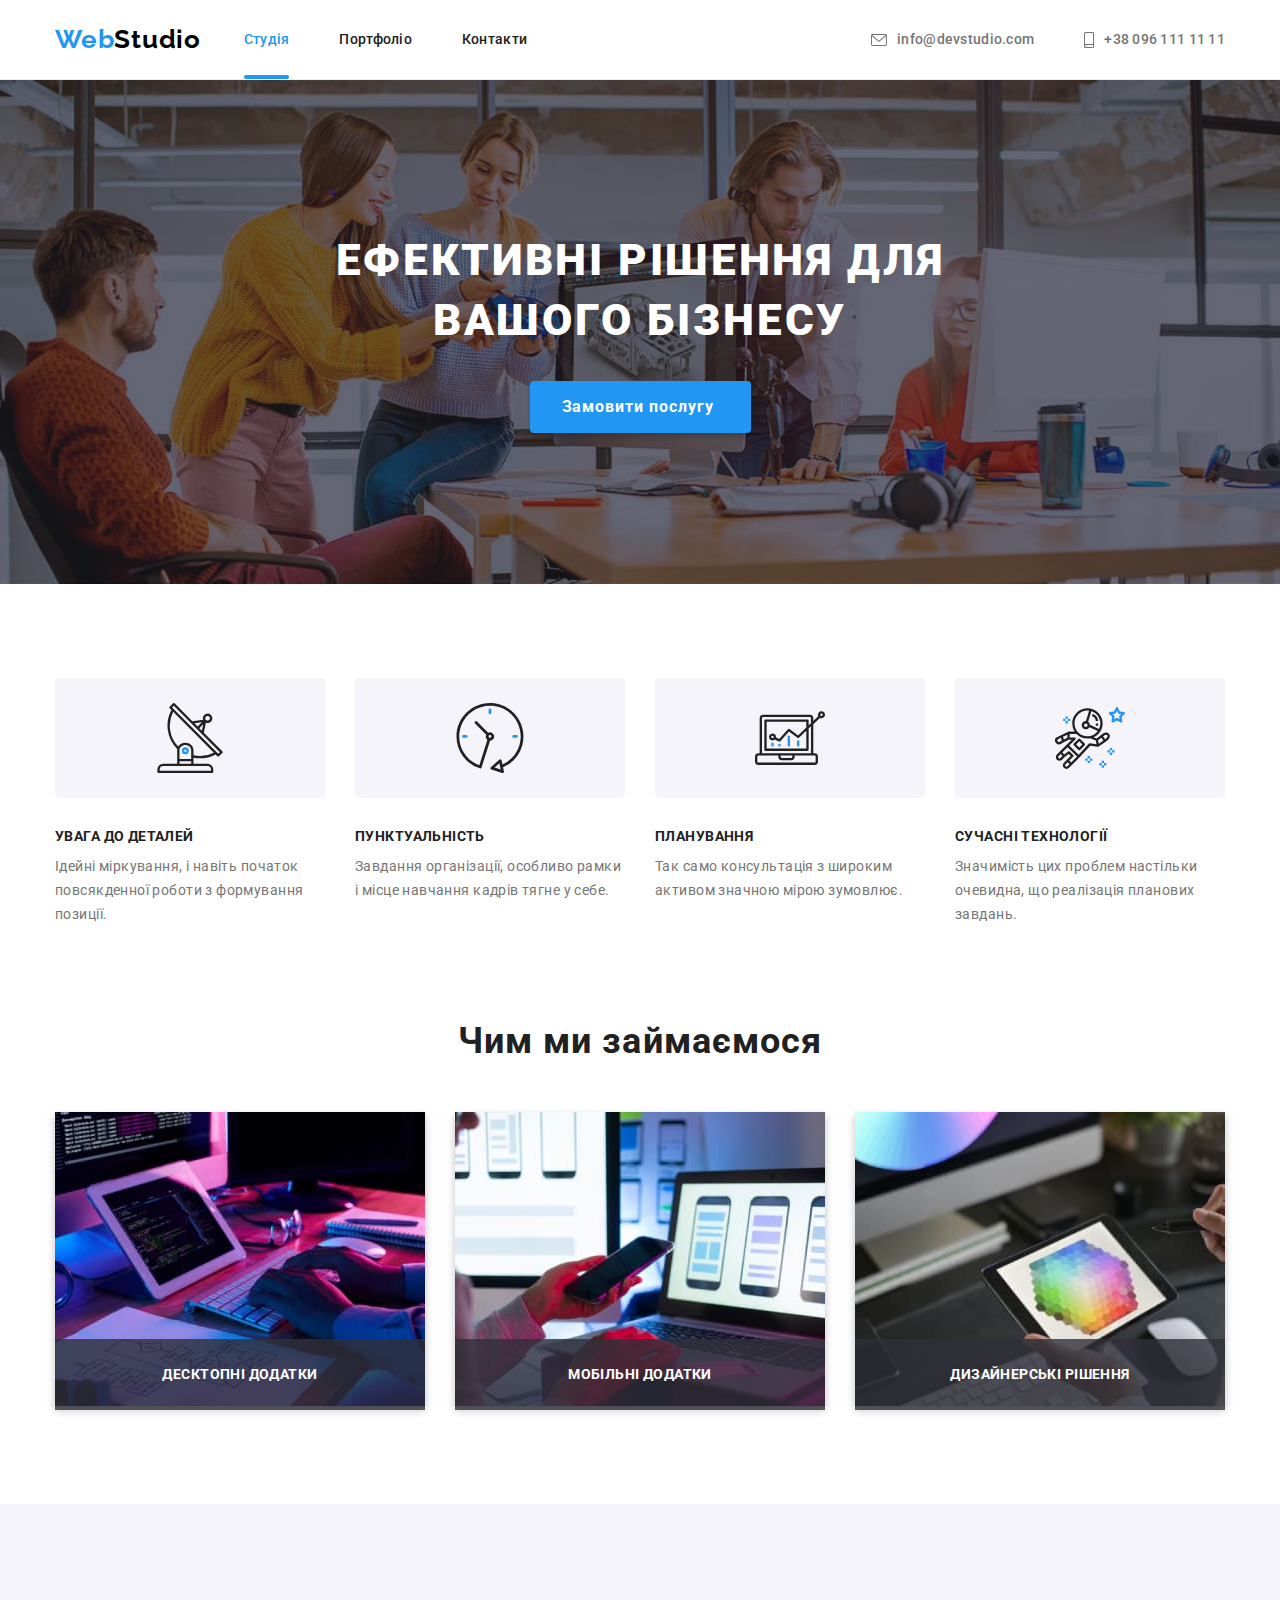
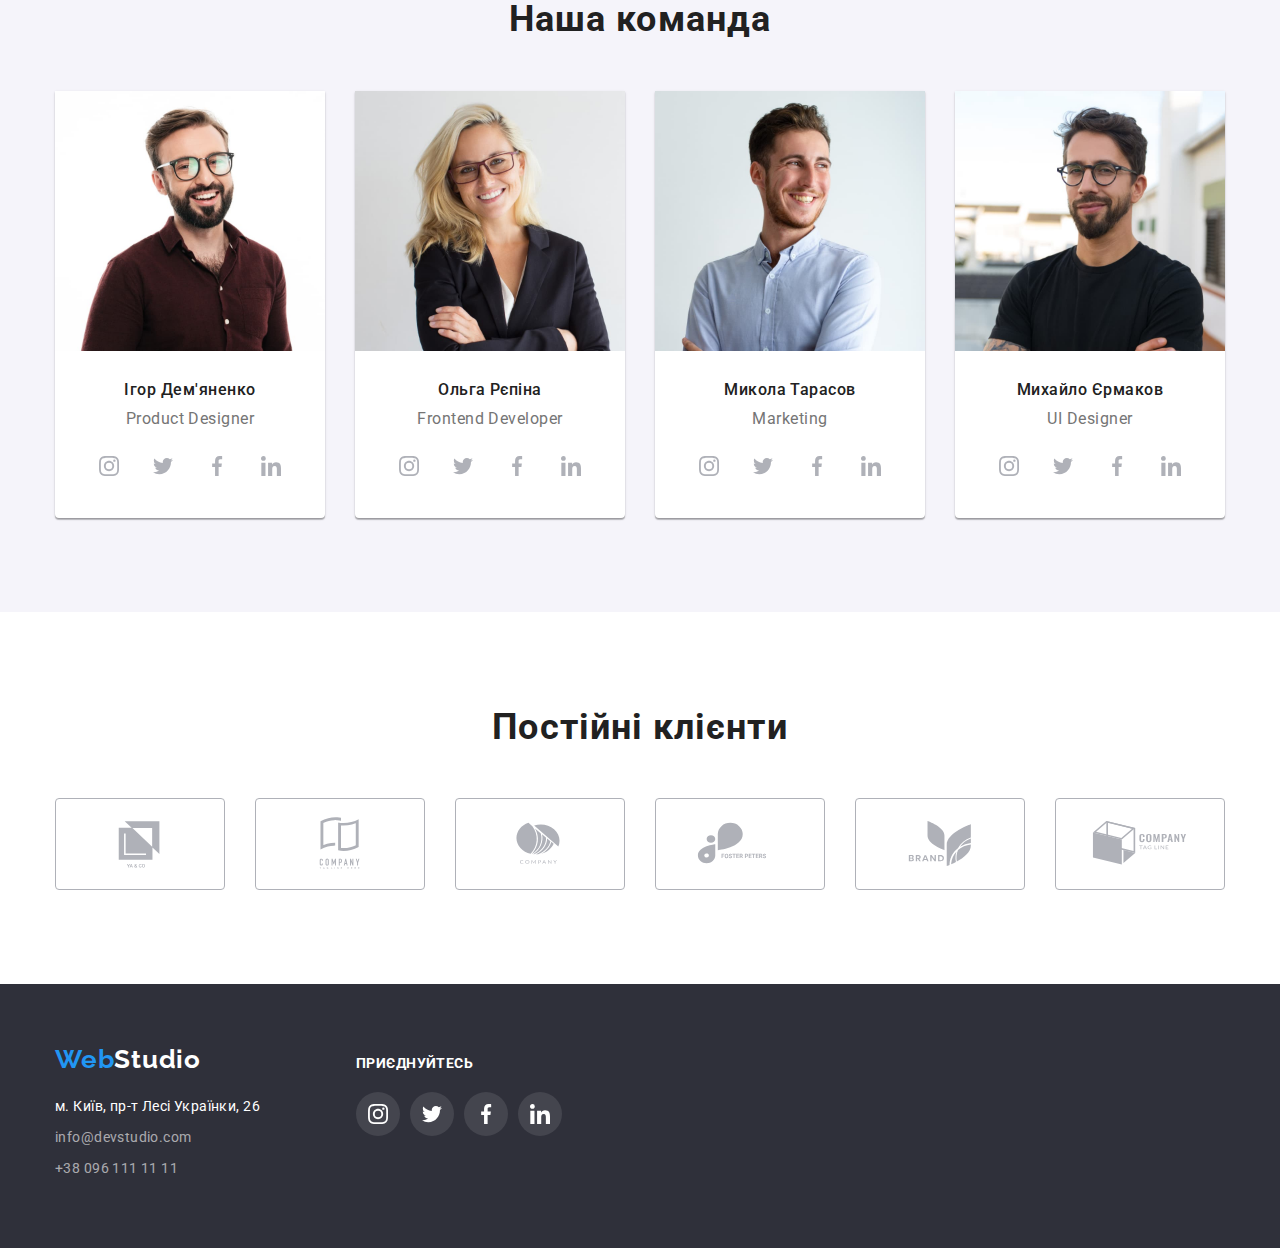
==== commit 9c965b77: "final" ====
--- a/index.html
+++ b/index.html
@@ -98,9 +98,24 @@
             <div class="container s3">
                 <h2>Чим ми займаємося</h2>
                 <ul>
-                    <li><img src="./images/portfolio1.jpg" alt="Портфоліо1" width="370"></li>
-                    <li><img src="./images/portfolio2.jpg" alt="Портфоліо2" width="370"></li>
-                    <li><img src="./images/portfolio3.jpg" alt="Портфоліо3" width="370"></li>
+                    <li>
+                        <img src="./images/portfolio1.jpg" alt="Портфоліо1" width="370">
+                        <div class="box-title-img">
+                            <p>Десктопні додатки</p>
+                        </div>
+                    </li>
+                    <li>
+                        <img src="./images/portfolio2.jpg" alt="Портфоліо2" width="370">
+                        <div class="box-title-img">
+                            <p>Мобільні додатки</p>
+                        </div>
+                    </li>
+                    <li>
+                        <img src="./images/portfolio3.jpg" alt="Портфоліо3" width="370">
+                        <div class="box-title-img">
+                            <p>Дизайнерські рішення</p>
+                        </div>
+                    </li>
                 </ul>
             </div>
         </section>
--- a/css/styles.css
+++ b/css/styles.css
@@ -293,6 +293,7 @@
     width: 370px;
     vertical-align: top;
     list-style: none;
+    position: relative;
 }
 
 .s3 ul li:not(:last-child) {
@@ -301,6 +302,25 @@
 
 .s3 ul li img {
     filter: drop-shadow(0px 4px 4px rgba(0, 0, 0, 0.25));
+}
+
+.box-title-img {
+    position: absolute;
+    bottom: 0;
+    width: 100%;
+    background: rgba(47, 48, 58, 0.8);
+    padding: 26px 0;
+}
+
+.box-title-img p {
+    font-weight: 700;
+    font-size: 14px;
+    margin: 0;
+    line-height: 1.4;
+    text-align: center;
+    letter-spacing: 0.03em;
+    text-transform: uppercase;
+    color: #FFFFFF;    
 }
 
 .s4 {
